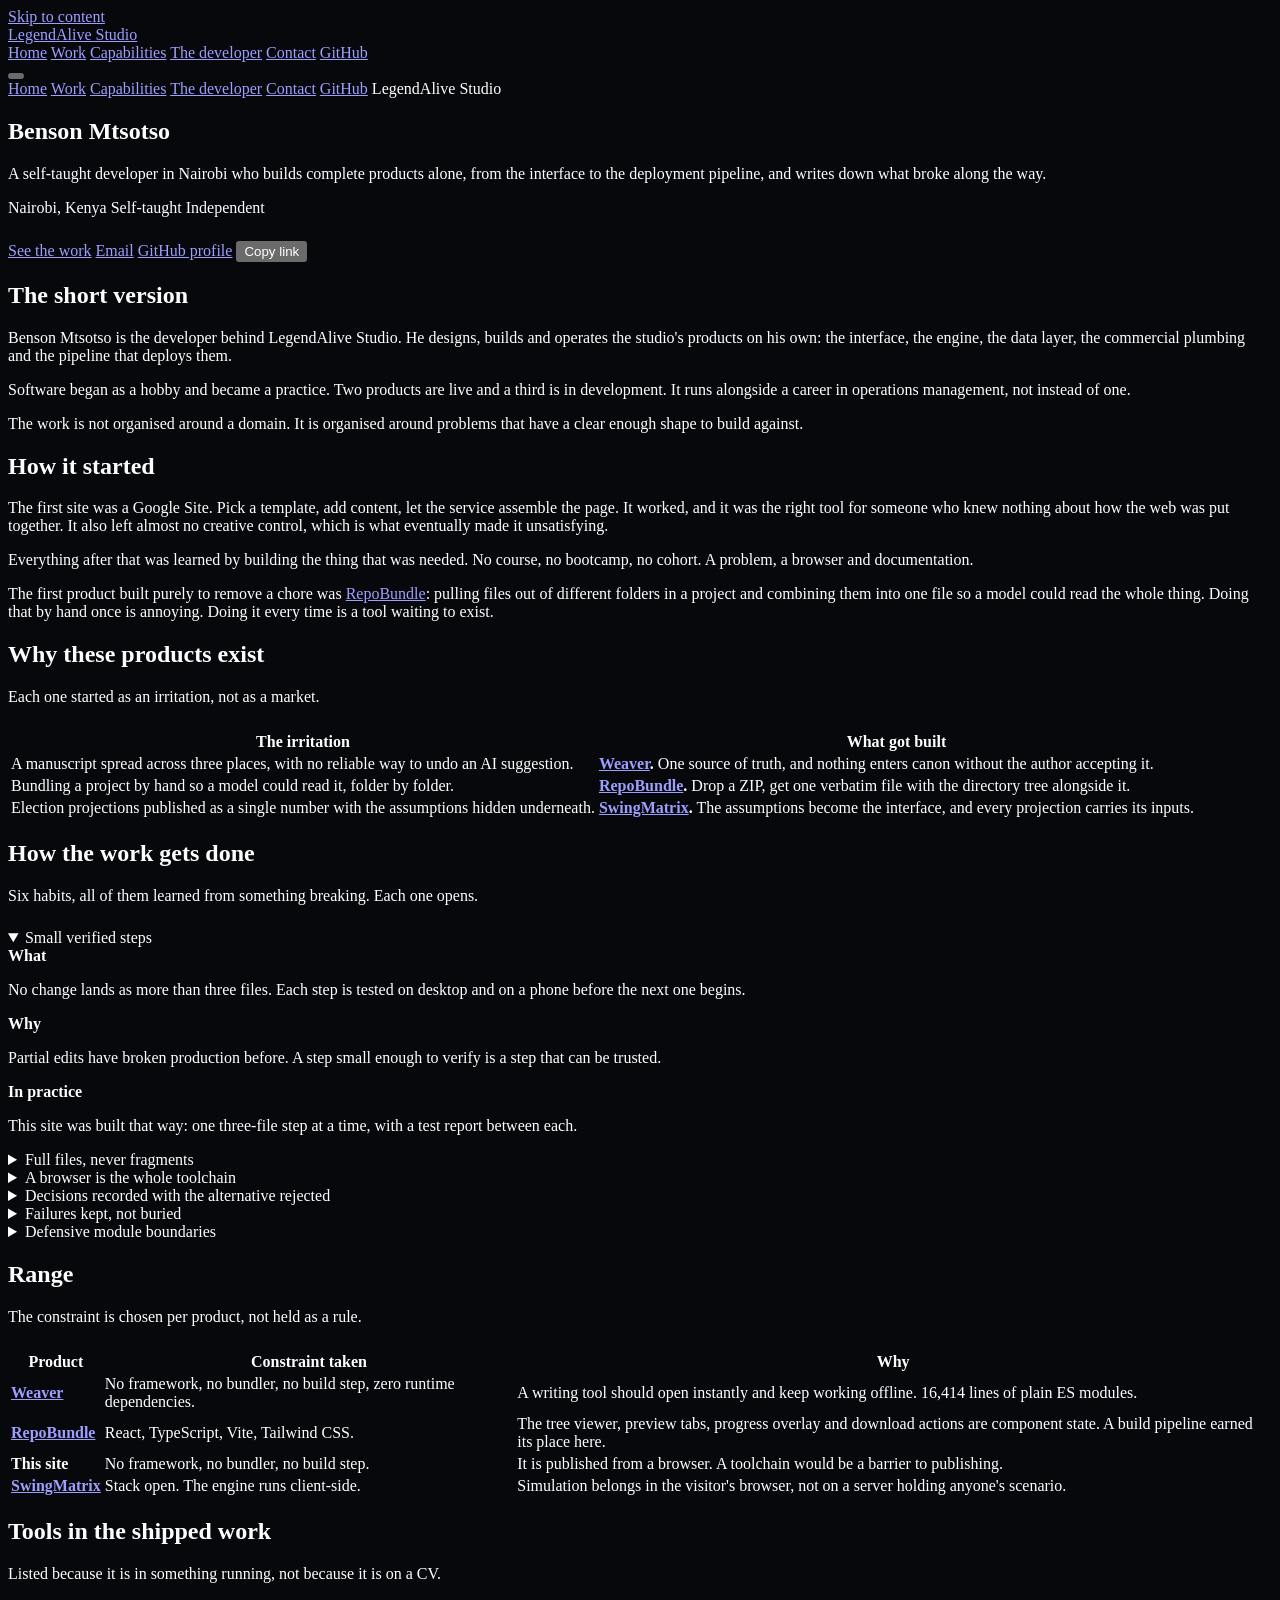
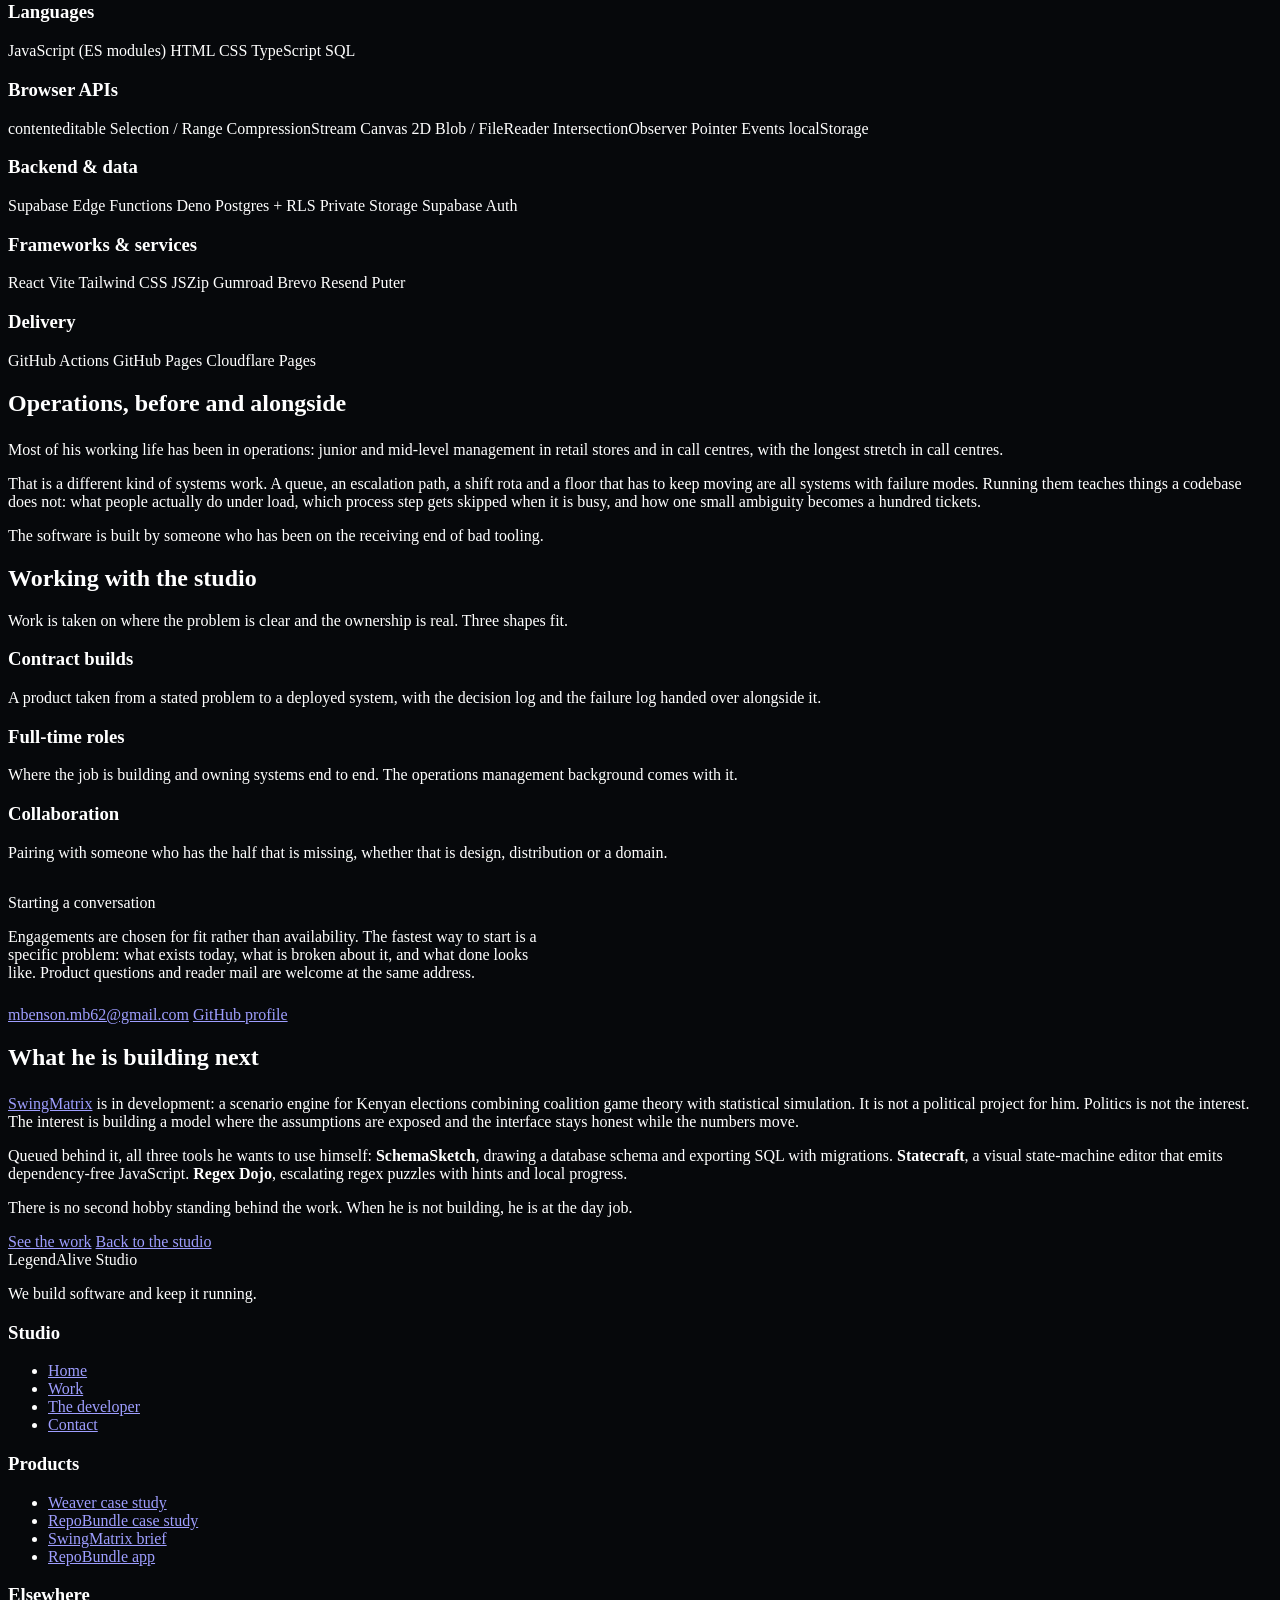
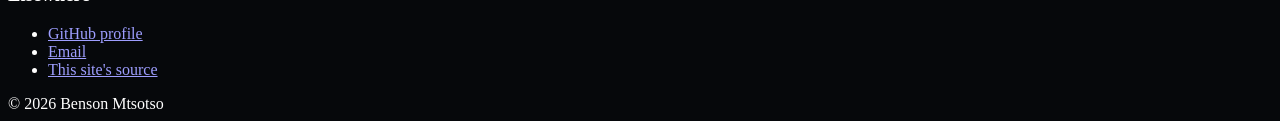
==== about/index.html @ 1cd87721 "Create index.html" ====
<!-- Repo: studio — about/index.html — NEW FILE -->
<!DOCTYPE html>
<html lang="en">
<head>
  <meta charset="utf-8">
  <meta name="viewport" content="width=device-width, initial-scale=1">
  <title>Benson Mtsotso — The developer — LegendAlive Studio</title>
  <meta name="description" content="Benson Mtsotso is the self-taught developer behind LegendAlive Studio in Nairobi. How the work gets done, why the products exist, the tools in the shipped work, and how to start a conversation.">
  <meta name="author" content="Benson Mtsotso">
  <meta name="robots" content="index, follow">
  <meta name="theme-color" content="#06080b">
  <link rel="canonical" href="https://legendalive.github.io/studio/about/">
  <meta property="og:type" content="profile">
  <meta property="og:site_name" content="LegendAlive Studio">
  <meta property="og:title" content="Benson Mtsotso — The developer — LegendAlive Studio">
  <meta property="og:description" content="A self-taught developer in Nairobi who builds complete products alone, from the interface to the deployment pipeline.">
  <meta property="og:url" content="https://legendalive.github.io/studio/about/">
  <meta name="twitter:card" content="summary">
  <link rel="icon" type="image/svg+xml" href="../favicon.svg">

  <style>html{background:#06080b;color-scheme:dark}</style>
  <noscript>
    <link rel="stylesheet" href="../assets/css/base.css">
    <link rel="stylesheet" href="../assets/css/layout.css">
    <link rel="stylesheet" href="../assets/css/components.css">
    <link rel="stylesheet" href="../assets/css/prose.css">
  </noscript>

  <link rel="preconnect" href="https://fonts.googleapis.com">
  <link rel="preconnect" href="https://fonts.gstatic.com" crossorigin>
  <link href="https://fonts.googleapis.com/css2?family=Inter:wght@400;500;600&family=JetBrains+Mono:wght@400;500&family=Space+Grotesk:wght@500;600;700&display=swap" rel="stylesheet">

  <script type="application/ld+json">
  {
    "@context": "https://schema.org",
    "@type": "Person",
    "name": "Benson Mtsotso",
    "jobTitle": "Software developer",
    "description": "Self-taught developer building complete software products: interface, engine, backend and deployment pipeline.",
    "url": "https://legendalive.github.io/studio/about/",
    "address": { "@type": "PostalAddress", "addressLocality": "Nairobi", "addressCountry": "KE" },
    "worksFor": { "@type": "Organization", "name": "LegendAlive Studio" },
    "sameAs": ["https://github.com/legendalive"]
  }
  </script>

  <script type="module" src="../assets/js/shell.js"></script>
</head>
<body>
  <a class="skip-link" href="#main">Skip to content</a>

  <header class="site-nav" data-nav>
    <div class="container nav-bar">
      <a class="nav-brand" href="../" aria-label="LegendAlive Studio, home">
        <span class="studio-mark studio-mark--sm" aria-hidden="true"></span>
        <span>LegendAlive Studio</span>
      </a>
      <nav class="nav-links" aria-label="Primary">
        <a href="../">Home</a>
        <a href="../work/">Work</a>
        <a href="../#capabilities">Capabilities</a>
        <a href="./">The developer</a>
        <a href="../#contact">Contact</a>
        <a href="https://github.com/legendalive" target="_blank" rel="noopener">GitHub</a>
      </nav>
      <button class="nav-toggle" type="button" data-nav-toggle
              aria-expanded="false" aria-controls="nav-sheet" aria-label="Menu">
        <span class="nav-toggle-bars" aria-hidden="true"></span>
      </button>
    </div>
    <nav class="nav-sheet" id="nav-sheet" data-nav-sheet aria-label="Mobile">
      <a href="../">Home</a>
      <a href="../work/">Work</a>
      <a href="../#capabilities">Capabilities</a>
      <a href="./">The developer</a>
      <a href="../#contact">Contact</a>
      <a href="https://github.com/legendalive" target="_blank" rel="noopener">GitHub</a>
      <span class="nav-sheet-note">LegendAlive Studio</span>
    </nav>
  </header>

  <main id="main">
    <!-- ================= HEAD ================= -->
    <section class="page-head" aria-labelledby="dev-title">
      <div class="container">
        <h1 id="dev-title">Benson Mtsotso</h1>
        <p class="lede">
          A self-taught developer in Nairobi who builds complete products alone,
          from the interface to the deployment pipeline, and writes down what
          broke along the way.
        </p>
        <div class="page-head-meta">
          <span>Nairobi, Kenya</span>
          <span>Self-taught</span>
          <span>Independent</span>
        </div>
        <div class="btn-row" style="margin-top:24px">
          <a class="btn btn--primary" href="../work/">See the work</a>
          <a class="btn btn--ghost" href="mailto:mbenson.mb62@gmail.com">Email</a>
          <a class="btn btn--ghost" href="https://github.com/legendalive" target="_blank" rel="noopener">GitHub profile</a>
          <button class="btn btn--ghost" type="button" id="copy-link">Copy link</button>
        </div>
      </div>
    </section>

    <!-- ================= SHORT VERSION / ORIGIN ================= -->
    <section class="section" aria-label="The short version and how it started">
      <div class="container split">
        <div class="prose">
          <h2>The short version</h2>
          <p>
            Benson Mtsotso is the developer behind LegendAlive Studio. He
            designs, builds and operates the studio's products on his own: the
            interface, the engine, the data layer, the commercial plumbing and
            the pipeline that deploys them.
          </p>
          <p>
            Software began as a hobby and became a practice. Two products are
            live and a third is in development. It runs alongside a career in
            operations management, not instead of one.
          </p>
          <p>
            The work is not organised around a domain. It is organised around
            problems that have a clear enough shape to build against.
          </p>
        </div>
        <div class="prose">
          <h2>How it started</h2>
          <p>
            The first site was a Google Site. Pick a template, add content, let
            the service assemble the page. It worked, and it was the right tool
            for someone who knew nothing about how the web was put together. It
            also left almost no creative control, which is what eventually made
            it unsatisfying.
          </p>
          <p>
            Everything after that was learned by building the thing that was
            needed. No course, no bootcamp, no cohort. A problem, a browser and
            documentation.
          </p>
          <p>
            The first product built purely to remove a chore was
            <a href="../work/repobundle/">RepoBundle</a>: pulling files out of
            different folders in a project and combining them into one file so a
            model could read the whole thing. Doing that by hand once is
            annoying. Doing it every time is a tool waiting to exist.
          </p>
        </div>
      </div>
    </section>

    <!-- ================= WHY THESE PRODUCTS EXIST ================= -->
    <section class="section section--alt" aria-labelledby="why-title">
      <div class="container">
        <div class="section-head">
          <h2 id="why-title">Why these products exist</h2>
        </div>
        <p class="lede" style="margin-top:16px">
          Each one started as an irritation, not as a market.
        </p>
        <div class="table-wrap" style="margin-top:24px">
          <table class="table">
            <thead>
              <tr><th>The irritation</th><th>What got built</th></tr>
            </thead>
            <tbody>
              <tr>
                <td>A manuscript spread across three places, with no reliable way to undo an AI suggestion.</td>
                <td><strong><a href="../work/weaver/">Weaver</a>.</strong> One source of truth, and nothing enters canon without the author accepting it.</td>
              </tr>
              <tr>
                <td>Bundling a project by hand so a model could read it, folder by folder.</td>
                <td><strong><a href="../work/repobundle/">RepoBundle</a>.</strong> Drop a ZIP, get one verbatim file with the directory tree alongside it.</td>
              </tr>
              <tr>
                <td>Election projections published as a single number with the assumptions hidden underneath.</td>
                <td><strong><a href="../work/swingmatrix/">SwingMatrix</a>.</strong> The assumptions become the interface, and every projection carries its inputs.</td>
              </tr>
            </tbody>
          </table>
        </div>
      </div>
    </section>

    <!-- ================= METHOD ================= -->
    <section class="section" aria-labelledby="method-title">
      <div class="container">
        <div class="section-head">
          <h2 id="method-title">How the work gets done</h2>
        </div>
        <p class="lede" style="margin-top:16px">
          Six habits, all of them learned from something breaking. Each one opens.
        </p>

        <div class="subsystems" style="margin-top:24px">
          <details class="subsystem" open>
            <summary>Small verified steps</summary>
            <div class="subsystem-body">
              <div class="war-line"><b>What</b><p>No change lands as more than three files. Each step is tested on desktop and on a phone before the next one begins.</p></div>
              <div class="war-line"><b>Why</b><p>Partial edits have broken production before. A step small enough to verify is a step that can be trusted.</p></div>
              <div class="war-line"><b>In practice</b><p>This site was built that way: one three-file step at a time, with a test report between each.</p></div>
            </div>
          </details>

          <details class="subsystem">
            <summary>Full files, never fragments</summary>
            <div class="subsystem-body">
              <div class="war-line"><b>What</b><p>Any change over three lines ships as a complete file, ready to replace the old one. Smaller changes carry the exact anchor line plus one line of context above and below.</p></div>
              <div class="war-line"><b>Why</b><p>A fragment pasted into the wrong place is worse than no change at all.</p></div>
              <div class="war-line"><b>In practice</b><p>Every file in this repository states its repo and its exact path on the first line.</p></div>
            </div>
          </details>

          <details class="subsystem">
            <summary>A browser is the whole toolchain</summary>
            <div class="subsystem-body">
              <div class="war-line"><b>What</b><p>No terminal, no local server, no package install. Files are written in GitHub's web editor and deployed by GitHub Actions.</p></div>
              <div class="war-line"><b>Why</b><p>The constraint keeps publishing honest. If putting a change live needs a local build, the change will not get published.</p></div>
              <div class="war-line"><b>In practice</b><p>It is why this site has no build step and no dependencies to install, and why the same rule was applied to <a href="../work/weaver/">Weaver</a>.</p></div>
            </div>
          </details>

          <details class="subsystem">
            <summary>Decisions recorded with the alternative rejected</summary>
            <div class="subsystem-body">
              <div class="war-line"><b>What</b><p>Every significant choice is written down next to the option it beat and the reason it won.</p></div>
              <div class="war-line"><b>Why</b><p>A decision without its rejected alternative is a preference, not an argument.</p></div>
              <div class="war-line"><b>In practice</b><p>Eight of them are published in the <a href="../work/weaver/">Weaver case study</a>, from accepting text as a cut to discovering AI models at runtime.</p></div>
            </div>
          </details>

          <details class="subsystem">
            <summary>Failures kept, not buried</summary>
            <div class="subsystem-body">
              <div class="war-line"><b>What</b><p>Bugs that taught something are written up as symptom, cause, fix and lesson.</p></div>
              <div class="war-line"><b>Why</b><p>The lesson is the only part that transfers to the next product.</p></div>
              <div class="war-line"><b>In practice</b><p>Three are published: an empty EPUB, a plot button that failed only on phones, and a named import that blanked an entire app.</p></div>
            </div>
          </details>

          <details class="subsystem">
            <summary>Defensive module boundaries</summary>
            <div class="subsystem-body">
              <div class="war-line"><b>What</b><p>Modules import each other as namespaces and resolve functions through a candidate picker, with anything unresolved named in an in-app banner.</p></div>
              <div class="war-line"><b>Why</b><p>An ES module graph fails silently and completely on one missing named export.</p></div>
              <div class="war-line"><b>In practice</b><p>A blank screen became a one-line diagnostic that names the file.</p></div>
            </div>
          </details>
        </div>
      </div>
    </section>

    <!-- ================= RANGE ================= -->
    <section class="section section--alt" aria-labelledby="range-title">
      <div class="container">
        <div class="section-head">
          <h2 id="range-title">Range</h2>
        </div>
        <p class="lede" style="margin-top:16px">
          The constraint is chosen per product, not held as a rule.
        </p>
        <div class="table-wrap" style="margin-top:24px">
          <table class="table">
            <thead>
              <tr><th>Product</th><th>Constraint taken</th><th>Why</th></tr>
            </thead>
            <tbody>
              <tr>
                <td><strong><a href="../work/weaver/">Weaver</a></strong></td>
                <td>No framework, no bundler, no build step, zero runtime dependencies.</td>
                <td>A writing tool should open instantly and keep working offline. 16,414 lines of plain ES modules.</td>
              </tr>
              <tr>
                <td><strong><a href="../work/repobundle/">RepoBundle</a></strong></td>
                <td>React, TypeScript, Vite, Tailwind CSS.</td>
                <td>The tree viewer, preview tabs, progress overlay and download actions are component state. A build pipeline earned its place here.</td>
              </tr>
              <tr>
                <td><strong>This site</strong></td>
                <td>No framework, no bundler, no build step.</td>
                <td>It is published from a browser. A toolchain would be a barrier to publishing.</td>
              </tr>
              <tr>
                <td><strong><a href="../work/swingmatrix/">SwingMatrix</a></strong></td>
                <td>Stack open. The engine runs client-side.</td>
                <td>Simulation belongs in the visitor's browser, not on a server holding anyone's scenario.</td>
              </tr>
            </tbody>
          </table>
        </div>
      </div>
    </section>

    <!-- ================= TOOLS ================= -->
    <section class="section" aria-labelledby="tools-title">
      <div class="container">
        <div class="section-head">
          <h2 id="tools-title">Tools in the shipped work</h2>
        </div>
        <p class="lede" style="margin-top:16px">
          Listed because it is in something running, not because it is on a CV.
        </p>
        <div class="caps" style="margin-top:16px">
          <div class="cap-row">
            <h3 class="cap-term">Languages</h3>
            <div class="cap-desc pill-row">
              <span class="chip-stack">JavaScript (ES modules)</span>
              <span class="chip-stack">HTML</span>
              <span class="chip-stack">CSS</span>
              <span class="chip-stack">TypeScript</span>
              <span class="chip-stack">SQL</span>
            </div>
          </div>
          <div class="cap-row">
            <h3 class="cap-term">Browser APIs</h3>
            <div class="cap-desc pill-row">
              <span class="chip-stack">contenteditable</span>
              <span class="chip-stack">Selection / Range</span>
              <span class="chip-stack">CompressionStream</span>
              <span class="chip-stack">Canvas 2D</span>
              <span class="chip-stack">Blob / FileReader</span>
              <span class="chip-stack">IntersectionObserver</span>
              <span class="chip-stack">Pointer Events</span>
              <span class="chip-stack">localStorage</span>
            </div>
          </div>
          <div class="cap-row">
            <h3 class="cap-term">Backend &amp; data</h3>
            <div class="cap-desc pill-row">
              <span class="chip-stack">Supabase Edge Functions</span>
              <span class="chip-stack">Deno</span>
              <span class="chip-stack">Postgres + RLS</span>
              <span class="chip-stack">Private Storage</span>
              <span class="chip-stack">Supabase Auth</span>
            </div>
          </div>
          <div class="cap-row">
            <h3 class="cap-term">Frameworks &amp; services</h3>
            <div class="cap-desc pill-row">
              <span class="chip-stack">React</span>
              <span class="chip-stack">Vite</span>
              <span class="chip-stack">Tailwind CSS</span>
              <span class="chip-stack">JSZip</span>
              <span class="chip-stack">Gumroad</span>
              <span class="chip-stack">Brevo</span>
              <span class="chip-stack">Resend</span>
              <span class="chip-stack">Puter</span>
            </div>
          </div>
          <div class="cap-row">
            <h3 class="cap-term">Delivery</h3>
            <div class="cap-desc pill-row">
              <span class="chip-stack">GitHub Actions</span>
              <span class="chip-stack">GitHub Pages</span>
              <span class="chip-stack">Cloudflare Pages</span>
            </div>
          </div>
        </div>
      </div>
    </section>

    <!-- ================= OPERATIONS ================= -->
    <section class="section section--alt" aria-labelledby="ops-title">
      <div class="container">
        <div class="section-head">
          <h2 id="ops-title">Operations, before and alongside</h2>
        </div>
        <div class="prose" style="margin-top:24px">
          <p>
            Most of his working life has been in operations: junior and
            mid-level management in retail stores and in call centres, with the
            longest stretch in call centres.
          </p>
          <p>
            That is a different kind of systems work. A queue, an escalation
            path, a shift rota and a floor that has to keep moving are all
            systems with failure modes. Running them teaches things a codebase
            does not: what people actually do under load, which process step
            gets skipped when it is busy, and how one small ambiguity becomes a
            hundred tickets.
          </p>
          <p>
            The software is built by someone who has been on the receiving end
            of bad tooling.
          </p>
        </div>
      </div>
    </section>

    <!-- ================= WORKING WITH THE STUDIO ================= -->
    <section class="section" aria-labelledby="work-with-title">
      <div class="container">
        <div class="section-head">
          <h2 id="work-with-title">Working with the studio</h2>
        </div>
        <p class="lede" style="margin-top:16px">
          Work is taken on where the problem is clear and the ownership is real.
          Three shapes fit.
        </p>
        <div class="caps" style="margin-top:16px">
          <div class="cap-row">
            <h3 class="cap-term">Contract builds</h3>
            <p class="cap-desc">
              A product taken from a stated problem to a deployed system, with
              the decision log and the failure log handed over alongside it.
            </p>
          </div>
          <div class="cap-row">
            <h3 class="cap-term">Full-time roles</h3>
            <p class="cap-desc">
              Where the job is building and owning systems end to end. The
              operations management background comes with it.
            </p>
          </div>
          <div class="cap-row">
            <h3 class="cap-term">Collaboration</h3>
            <p class="cap-desc">
              Pairing with someone who has the half that is missing, whether
              that is design, distribution or a domain.
            </p>
          </div>
        </div>
        <div class="callout callout--note" style="margin-top:32px;max-width:68ch">
          <span class="callout-label">Starting a conversation</span>
          <div class="callout-body">
            <p>
              Engagements are chosen for fit rather than availability. The
              fastest way to start is a specific problem: what exists today,
              what is broken about it, and what done looks like. Product
              questions and reader mail are welcome at the same address.
            </p>
          </div>
        </div>
        <div class="btn-row" style="margin-top:24px">
          <a class="btn btn--primary" href="mailto:mbenson.mb62@gmail.com">mbenson.mb62@gmail.com</a>
          <a class="btn btn--ghost" href="https://github.com/legendalive" target="_blank" rel="noopener">GitHub profile</a>
        </div>
      </div>
    </section>

    <!-- ================= NEXT ================= -->
    <section class="section section--alt" aria-labelledby="next-title">
      <div class="container">
        <div class="section-head">
          <h2 id="next-title">What he is building next</h2>
        </div>
        <div class="prose" style="margin-top:24px">
          <p>
            <a href="../work/swingmatrix/">SwingMatrix</a> is in development: a
            scenario engine for Kenyan elections combining coalition game theory
            with statistical simulation. It is not a political project for him.
            Politics is not the interest. The interest is building a model where
            the assumptions are exposed and the interface stays honest while the
            numbers move.
          </p>
          <p>
            Queued behind it, all three tools he wants to use himself:
            <strong>SchemaSketch</strong>, drawing a database schema and
            exporting SQL with migrations. <strong>Statecraft</strong>, a visual
            state-machine editor that emits dependency-free JavaScript.
            <strong>Regex Dojo</strong>, escalating regex puzzles with hints and
            local progress.
          </p>
          <p>
            There is no second hobby standing behind the work. When he is not
            building, he is at the day job.
          </p>
        </div>
      </div>
    </section>

    <div class="container">
      <nav class="case-nav" aria-label="More">
        <a class="text-link" href="../work/">See the work</a>
        <a class="text-link" href="../">Back to the studio</a>
      </nav>
    </div>
  </main>

  <footer class="site-footer">
    <div class="container">
      <div class="footer-grid">
        <div class="footer-brand">
          <span class="studio-mark studio-mark--md" aria-hidden="true"></span>
          <span class="footer-brand-name">LegendAlive Studio</span>
          <p class="footer-tagline">We build software and keep it running.</p>
        </div>
        <nav class="footer-col" aria-label="Studio">
          <h3>Studio</h3>
          <ul role="list">
            <li><a href="../">Home</a></li>
            <li><a href="../work/">Work</a></li>
            <li><a href="./">The developer</a></li>
            <li><a href="../#contact">Contact</a></li>
          </ul>
        </nav>
        <nav class="footer-col" aria-label="Products">
          <h3>Products</h3>
          <ul role="list">
            <li><a href="../work/weaver/">Weaver case study</a></li>
            <li><a href="../work/repobundle/">RepoBundle case study</a></li>
            <li><a href="../work/swingmatrix/">SwingMatrix brief</a></li>
            <li><a href="https://legendalive.github.io/RepoBundle/" target="_blank" rel="noopener">RepoBundle app</a></li>
          </ul>
        </nav>
        <nav class="footer-col" aria-label="Elsewhere">
          <h3>Elsewhere</h3>
          <ul role="list">
            <li><a href="https://github.com/legendalive" target="_blank" rel="noopener">GitHub profile</a></li>
            <li><a href="mailto:mbenson.mb62@gmail.com">Email</a></li>
            <li><a href="https://github.com/legendalive/studio" target="_blank" rel="noopener">This site's source</a></li>
          </ul>
        </nav>
      </div>
      <div class="footer-bottom">
        <span>© <span data-year>2026</span> Benson Mtsotso</span>
      </div>
    </div>
  </footer>

  <script type="module">
    import { ensureStylesheet } from '../assets/js/shell.js';
    import { copyText, toast } from '../assets/js/dom.js';

    ensureStylesheet('ls-css-prose', 'assets/css/prose.css');

    const copyBtn = document.getElementById('copy-link');
    if (copyBtn) {
      copyBtn.addEventListener('click', async () => {
        const ok = await copyText(location.href);
        toast(
          ok ? 'Link copied.' : 'Copy failed. Copy the address bar instead.',
          ok ? 'success' : 'danger'
        );
      });
    }
  </script>
</body>
</html>
---- assets/css/base.css ----
/* Repo: studio — assets/css/base.css — FULL REPLACEMENT */
/* LegendAlive Studio — Blueprint & Forge.
   Revision R3: mobile nav sheet fix (full-viewport, opaque, scrollable),
   developer copy update lives in index.html. Palette unchanged.
   Single CSS source (T4): shell.js injects this sheet via BASE; pages carry
   only a <noscript> fallback link. Component rules live in components.css. */

/* ---------- 1. Tokens ---------- */
:root {
  --ink-900: #06080b;
  --ink-800: #0b0f14;
  --ink-700: #121821;
  --ink-600: #1a222d;
  --ink-500: #232d3a;
  --scrim: rgba(4, 6, 9, .72);
  --line: #2b3745;
  --line-strong: #3b4a5c;

  --paper: #e8eef5;
  --muted: #93a3b5;
  --faint: #64748b;

  --blueprint: #38bdf8;
  --blueprint-deep: #0ea5e9;
  --forge: #f5a524;
  --forge-deep: #d98207;
  --lab: #a78bfa;

  --shipped: #34d399;
  --caution: #fbbf24;
  --coral: #fb7185;
  --info: #60a5fa;

  --blueprint-soft: rgba(56, 189, 248, .12);
  --forge-soft: rgba(245, 165, 36, .12);
  --lab-soft: rgba(167, 139, 250, .12);

  --font-display: 'Space Grotesk', ui-sans-serif, system-ui, 'Segoe UI', Roboto, Arial, sans-serif;
  --font-body: 'Inter', ui-sans-serif, system-ui, 'Segoe UI', Roboto, Arial, sans-serif;
  --font-mono: 'JetBrains Mono', ui-monospace, 'SFMono-Regular', Menlo, Consolas, monospace;
  --font-editorial: 'Instrument Serif', Georgia, 'Times New Roman', serif;

  --r-chip: 6px;
  --r-control: 10px;
  --r-card: 14px;
  --r-panel: 20px;

  --sh-1: 0 2px 10px rgba(2, 6, 12, .45);
  --sh-2: 0 10px 34px rgba(2, 6, 12, .55);
  --sh-3: 0 24px 70px rgba(2, 6, 12, .65);

  --t-micro: 120ms;
  --t-std: 220ms;
  --t-enter: 420ms;
  --ease-enter: cubic-bezier(.2, .8, .3, 1);

  --nav-h: 64px;
}

/* ---------- 2. Reset ---------- */
*, *::before, *::after { box-sizing: border-box; }
* { margin: 0; }
html { -webkit-text-size-adjust: 100%; }
body {
  background: var(--ink-900);
  color: var(--paper);
  font: 400 16px/1.7 var(--font-body);
  overflow-wrap: break-word;
  -webkit-font-smoothing: antialiased;
  text-rendering: optimizeLegibility;
}
img, svg, video { display: block; max-width: 100%; }
button, input, select, textarea { font: inherit; color: inherit; }
button { background: none; border: 0; cursor: pointer; }
a { color: var(--blueprint); text-decoration: none; }
a:hover { text-decoration: underline; text-underline-offset: 3px; }
ul[role="list"], ol[role="list"] { list-style: none; padding: 0; }
body.no-scroll { overflow: hidden; }

/* ---------- 3. Typography ---------- */
h1, h2, h3 {
  font-family: var(--font-display);
  font-weight: 700;
  line-height: 1.12;
  letter-spacing: -0.01em;
  text-wrap: balance;
  color: var(--paper);
}
h1 { font-size: clamp(40px, 6vw, 62px); max-width: 18ch; }
h2 { font-size: clamp(26px, 3.4vw, 34px); font-weight: 600; }
p { max-width: 68ch; }

/* ---------- 4. Selection, focus, scrollbars ---------- */
::selection { background: var(--blueprint); color: #04121d; }
:focus-visible { outline: 2px solid var(--blueprint); outline-offset: 2px; border-radius: 4px; }
::-webkit-scrollbar { width: 11px; height: 11px; }
::-webkit-scrollbar-track { background: var(--ink-800); }
::-webkit-scrollbar-thumb {
  background: linear-gradient(var(--line-strong), var(--ink-600));
  border: 2px solid var(--ink-800);
  border-radius: 8px;
}
::-webkit-scrollbar-thumb:hover { background: linear-gradient(var(--blueprint), var(--blueprint-deep)); }
html { scrollbar-width: thin; scrollbar-color: var(--line-strong) transparent; }

/* ---------- 5. Utilities ---------- */
.container {
  max-width: 1680px;
  margin-inline: auto;
  padding-inline: clamp(20px, 4.5vw, 64px);
}
.visually-hidden {
  position: absolute; width: 1px; height: 1px; margin: -1px;
  clip-path: inset(50%); overflow: hidden; white-space: nowrap;
}
.skip-link {
  position: fixed; top: -60px; left: 16px; z-index: 200;
  padding: 12px 18px; background: var(--blueprint); color: #04121d;
  font-weight: 600; border-radius: var(--r-control); transition: top var(--t-std);
}
.skip-link:focus-visible { top: 12px; text-decoration: none; }
[id] { scroll-margin-top: calc(var(--nav-h) + 24px); }

.section { padding: 80px 0; }
.section--alt {
  background: var(--ink-800);
  border-top: 1px solid var(--line);
  border-bottom: 1px solid var(--line);
}
.section-head {
  padding-bottom: 16px;
  border-bottom: 1px solid var(--line);
  margin-bottom: 8px;
}
.text-link {
  font: 500 15px var(--font-body);
  color: var(--blueprint);
  text-decoration: underline;
  text-decoration-color: var(--line-strong);
  text-underline-offset: 4px;
  transition: text-decoration-color var(--t-micro);
}
.text-link:hover { text-decoration-color: var(--blueprint); }

/* ---------- 6. The studio mark ---------- */
.studio-mark {
  display: inline-block; flex: none;
  background: url("data:image/svg+xml,%3Csvg xmlns='http://www.w3.org/2000/svg' viewBox='0 0 64 64'%3E%3Cdefs%3E%3ClinearGradient id='m' x1='0' y1='0' x2='1' y2='1'%3E%3Cstop offset='0' stop-color='%230b3a55'/%3E%3Cstop offset='.32' stop-color='%2338bdf8'/%3E%3Cstop offset='.5' stop-color='%23eaf6ff'/%3E%3Cstop offset='.68' stop-color='%230ea5e9'/%3E%3Cstop offset='1' stop-color='%230b3a55'/%3E%3C/linearGradient%3E%3CradialGradient id='n' cx='.35' cy='.35' r='.9'%3E%3Cstop offset='0' stop-color='%23f4fbff'/%3E%3Cstop offset='.55' stop-color='%2338bdf8'/%3E%3Cstop offset='1' stop-color='%230b3a55'/%3E%3C/radialGradient%3E%3CradialGradient id='b' cx='.5' cy='.5' r='.5'%3E%3Cstop offset='0' stop-color='%23ffffff' stop-opacity='.55'/%3E%3Cstop offset='1' stop-color='%23ffffff' stop-opacity='0'/%3E%3C/radialGradient%3E%3C/defs%3E%3Cpath d='M22 14v34h30' fill='none' stroke='%2304121d' stroke-width='8.5' stroke-linecap='round' stroke-linejoin='round'/%3E%3Cpath d='M22 14v34h30' fill='none' stroke='url(%23m)' stroke-width='6' stroke-linecap='round' stroke-linejoin='round'/%3E%3Cpath d='M22 14v34h30' fill='none' stroke='%23eaf6ff' stroke-opacity='.8' stroke-width='1.6' stroke-linecap='round' stroke-linejoin='round'/%3E%3Cpath d='M44 48v-9' fill='none' stroke='%2338bdf8' stroke-width='3.5' stroke-linecap='round'/%3E%3Ccircle cx='22' cy='48' r='5' fill='url(%23n)' stroke='%2304121d' stroke-width='2'/%3E%3Ccircle cx='22' cy='15' r='6' fill='url(%23b)'/%3E%3C/svg%3E") center / contain no-repeat;
}
.studio-mark--sm { width: 28px; height: 28px; }
.studio-mark--md { width: 48px; height: 48px; }
.studio-mark--lg { width: 96px; height: 96px; }
.studio-mark--xl { width: 140px; height: 140px; }

/* ---------- 7. Nav ----------
   No backdrop-filter on .site-nav: it creates a containing block that traps
   the fixed .nav-sheet inside the 64px bar (the mobile overlay bug). The nav
   is solid; the sheet owns its own full-viewport opaque background. */
.site-nav {
  position: fixed; inset: 0 0 auto 0; z-index: 100; height: var(--nav-h);
  background: rgba(6, 8, 11, .94);
  border-bottom: 1px solid transparent;
  transition: border-color var(--t-std), box-shadow var(--t-std);
}
.site-nav.is-scrolled { border-bottom-color: var(--line); box-shadow: var(--sh-1); }
.nav-bar { display: flex; align-items: center; gap: 20px; height: var(--nav-h); }
.nav-brand {
  display: inline-flex; align-items: center; gap: 10px;
  color: var(--paper); font: 600 15px var(--font-display); letter-spacing: .01em;
}
.nav-brand:hover { text-decoration: none; color: var(--blueprint); }
.nav-links { display: flex; align-items: center; gap: 4px; margin-left: auto; }
.nav-links a {
  display: inline-flex; align-items: center; min-height: 44px; padding: 0 12px;
  border-radius: 8px; color: var(--muted); font: 500 14px var(--font-body);
}
.nav-links a:hover { color: var(--paper); background: rgba(26, 34, 45, .6); text-decoration: none; }
.nav-toggle {
  display: none; align-items: center; justify-content: center;
  width: 44px; height: 44px; margin-left: auto; border-radius: var(--r-control);
  border: 1px solid var(--line); color: var(--paper);
}
.nav-toggle:hover { border-color: var(--line-strong); }
.nav-toggle-bars { position: relative; width: 18px; height: 2px; background: currentColor; border-radius: 2px; }
.nav-toggle-bars::before, .nav-toggle-bars::after {
  content: ""; position: absolute; left: 0; width: 18px; height: 2px;
  background: currentColor; border-radius: 2px;
  transition: transform var(--t-std), top var(--t-std);
}
.nav-toggle-bars::before { top: -6px; }
.nav-toggle-bars::after { top: 6px; }
.nav-open .nav-toggle-bars { background: transparent; }
.nav-open .nav-toggle-bars::before { top: 0; transform: rotate(45deg); }
.nav-open .nav-toggle-bars::after { top: 0; transform: rotate(-45deg); }
.nav-sheet { display: none; }

/* ---------- 8. Opening ---------- */
.opening { position: relative; padding: calc(var(--nav-h) + 72px) 0 80px; }
.opening::before {
  content: ""; position: absolute; inset: 0; pointer-events: none;
  background-image:
    linear-gradient(rgba(56, 189, 248, .045) 1px, transparent 1px),
    linear-gradient(90deg, rgba(56, 189, 248, .045) 1px, transparent 1px);
  background-size: 48px 48px;
  -webkit-mask-image: linear-gradient(180deg, #000 0%, transparent 85%);
  mask-image: linear-gradient(180deg, #000 0%, transparent 85%);
}
.opening-grid {
  position: relative;
  display: grid;
  grid-template-columns: minmax(0, 5fr) minmax(0, 7fr);
  gap: clamp(32px, 5vw, 80px);
  align-items: center;
}
.opening-copy { display: grid; gap: 24px; justify-items: start; }
.opening-lede { font-size: 18px; color: var(--muted); max-width: 46ch; }
.map-mount { width: 100%; max-width: 820px; min-width: 0; justify-self: end; }

/* ---------- 9. Work ledger ---------- */
.work-entry {
  display: grid; grid-template-columns: minmax(0, 4fr) minmax(0, 8fr);
  gap: clamp(24px, 4vw, 72px); padding: 48px 0;
}
.work-entry + .work-entry { border-top: 1px solid var(--line); }
.work-id { display: grid; gap: 12px; align-content: start; justify-items: start; }
.work-name { font-size: 26px; font-weight: 600; }
.work-meta { font: 400 12px var(--font-mono); color: var(--faint); }
.work-stack {
  font: 400 12.5px/1.9 var(--font-mono); color: var(--muted);
  max-width: 34ch;
}
.work-links { display: grid; gap: 2px; margin-top: 8px; }
.work-links a {
  display: inline-flex; align-items: center; gap: 6px; min-height: 32px;
  font: 500 13px var(--font-mono); color: var(--blueprint);
}
.work-links a .arrow { color: var(--faint); font-size: 12px; }
.work-links a:hover .arrow { color: var(--blueprint); }
.work-body { display: grid; gap: 16px; align-content: start; }
.work-body p { color: var(--paper); max-width: 62ch; }
.work-body p + p { color: var(--muted); }

/* ---------- 10. Capabilities ---------- */
.caps { display: grid; }
.cap-row {
  display: grid; grid-template-columns: 240px minmax(0, 1fr);
  gap: 24px; padding: 20px 0;
  scroll-margin-top: calc(var(--nav-h) + 24px);
}
.cap-row + .cap-row { border-top: 1px solid var(--line); }
.cap-term { font-size: 16px; font-weight: 600; align-self: baseline; }
.cap-desc { font-size: 15px; color: var(--muted); max-width: 64ch; }

/* ---------- 11. The developer ---------- */
.developer-grid {
  display: grid; grid-template-columns: 96px minmax(0, 1fr);
  gap: 40px; align-items: start; padding-top: 40px;
}
.developer-body { display: grid; gap: 16px; }
.developer-body p { max-width: 62ch; }
.developer-body p:first-child { color: var(--paper); }
.developer-body p + p { color: var(--muted); }
.developer-links { display: flex; flex-wrap: wrap; gap: 8px 24px; margin-top: 8px; }
.developer-links a {
  display: inline-flex; align-items: center; gap: 6px; min-height: 32px;
  font: 500 13px var(--font-mono);
}
.developer-links .arrow { color: var(--faint); font-size: 12px; }

/* ---------- 12. Contact ---------- */
.contact-grid { display: grid; gap: 20px; padding-top: 40px; }
.contact-grid > p { color: var(--muted); max-width: 58ch; }
.contact-mail {
  font: 500 clamp(17px, 2.4vw, 21px) var(--font-mono);
  color: var(--blueprint); overflow-wrap: anywhere;
  text-decoration: underline; text-decoration-color: var(--line-strong);
  text-underline-offset: 5px; justify-self: start;
}
.contact-mail:hover { text-decoration-color: var(--blueprint); }
.contact-note { font-size: 13px; color: var(--faint); max-width: 60ch; }

/* ---------- 13. Footer ---------- */
.site-footer { border-top: 1px solid var(--line); background: var(--ink-800); padding: 64px 0 32px; }
.footer-grid {
  display: grid;
  grid-template-columns: minmax(0, 2fr) minmax(0, 1fr) minmax(0, 1fr) minmax(0, 1fr);
  gap: 48px;
}
.footer-brand { display: grid; gap: 12px; justify-items: start; align-content: start; }
.footer-brand-name { font: 600 15px var(--font-display); color: var(--paper); }
.footer-tagline { font-size: 14px; color: var(--muted); max-width: 30ch; }
.footer-col h3 {
  font-size: 12px; font-weight: 600; letter-spacing: .12em;
  text-transform: uppercase; color: var(--faint); margin-bottom: 12px;
}
.footer-col ul { list-style: none; padding: 0; display: grid; gap: 2px; }
.footer-col a { display: inline-flex; align-items: center; min-height: 32px; color: var(--muted); font-size: 14px; }
.footer-col a:hover { color: var(--blueprint); }
.footer-bottom {
  border-top: 1px solid var(--line); margin-top: 48px; padding-top: 24px;
  font: 400 12px var(--font-mono); color: var(--faint);
}

/* ---------- 14. System Map ---------- */
.map { display: grid; gap: 12px; }
.map-stage {
  position: relative;
  border: 1px solid var(--line); border-radius: var(--r-panel);
  background: rgba(11, 15, 20, .55);
  overflow: hidden;
}
.map-stage::before {
  content: ""; position: absolute; inset: 0; pointer-events: none;
  background-image:
    linear-gradient(rgba(56, 189, 248, .05) 1px, transparent 1px),
    linear-gradient(90deg, rgba(56, 189, 248, .05) 1px, transparent 1px);
  background-size: 40px 40px;
}
.map-canvas { position: relative; display: block; width: 100%; }
.map-canvas:focus-visible { outline: 2px solid var(--blueprint); outline-offset: -2px; border-radius: var(--r-panel); }
.map-canvas svg { width: 100%; height: auto; aspect-ratio: 640 / 470; }

.map-edge { stroke: var(--line-strong); stroke-width: 1; opacity: .5; }
.map-edge.is-lit { stroke: var(--blueprint); stroke-width: 1.5; opacity: .9; }
.map-edge.is-hidden { display: none; }

.map-node { cursor: pointer; }
.map-node.is-hidden { display: none; }
.map-node-ring { stroke: var(--blueprint); stroke-opacity: .4; stroke-width: 1.5; opacity: 0; }
.map-node.is-active .map-node-ring { opacity: 1; }
.map-node-core { fill: var(--ink-700); stroke: var(--line-strong); stroke-width: 1.5; }
.map-node--capability .map-node-core { fill: var(--ink-800); stroke: rgba(56, 189, 248, .55); }
.map-node--live .map-node-core { stroke: var(--shipped); }
.map-node--building .map-node-core { stroke: var(--forge); }
.map-node--lab .map-node-core { stroke: var(--lab); }
.map-node--paused .map-node-core { stroke: var(--faint); }
.map-node-dot { fill: var(--blueprint); }
.map-node--live .map-node-dot { fill: var(--shipped); }
.map-node--building .map-node-dot { fill: var(--forge); }
.map-node--lab .map-node-dot { fill: var(--lab); }
.map-node--paused .map-node-dot { fill: var(--faint); }
.map-label { font: 500 11px var(--font-mono); fill: var(--muted); }
.map-node--capability .map-label { font-size: 10.5px; fill: var(--faint); }
.map-node.is-active .map-label, .map-node.is-neighbor .map-label { fill: var(--paper); }
.map.has-active .map-node:not(.is-active):not(.is-neighbor) { opacity: .25; }
.map.has-active .map-edge:not(.is-lit) { opacity: .12; }

.map-controls { display: flex; flex-wrap: wrap; gap: 8px; align-items: center; }
.map-controls .btn--sm { min-height: 44px; }

.map-card {
  border: 1px solid var(--line); border-radius: var(--r-card);
  background: var(--ink-800);
  padding: 18px 20px; min-height: 132px;
  display: grid; gap: 8px; align-content: start;
}
.map-card-kind {
  font: 500 11px var(--font-mono); color: var(--faint);
  letter-spacing: .06em; text-transform: uppercase;
}
.map-card h3 { font-size: 18px; }
.map-card p { font-size: 14px; color: var(--muted); }
.map-card-stack { display: flex; flex-wrap: wrap; gap: 6px; }
.map-card .btn { justify-self: start; }
.map-card-hint { color: var(--faint); font-size: 13px; }

.map-list { display: none; list-style: none; padding: 0; margin: 0; gap: 8px; }
.map-list-item {
  width: 100%; text-align: left; display: grid; gap: 3px;
  padding: 14px 16px; min-height: 44px;
  border: 1px solid var(--line); border-radius: var(--r-control);
  background: var(--ink-800); cursor: pointer;
}
.map-list-item:hover { border-color: var(--line-strong); }
.map-list-name { font: 600 15px var(--font-display); color: var(--paper); }
.map-list-meta { font: 400 11px var(--font-mono); color: var(--faint); }
.map-list-desc { font-size: 13px; color: var(--muted); }

.map-loading { color: var(--faint); font: 400 13px var(--font-mono); padding: 24px 4px; }
.map-noscript {
  border: 1px solid var(--line); border-radius: var(--r-card);
  padding: 20px; display: grid; gap: 10px; background: var(--ink-800);
}
.map-noscript p { font: 600 12px var(--font-mono); color: var(--faint); letter-spacing: .08em; text-transform: uppercase; }
.map-noscript ul { list-style: none; padding: 0; display: grid; gap: 6px; }

/* ---------- 15. Motion (guarded) ---------- */
@media (prefers-reduced-motion: no-preference) {
  html { scroll-behavior: smooth; }
  .map-node, .map-edge { transition: opacity var(--t-std); }
  .map-node-ring, .map-node-core, .map-label { transition: opacity var(--t-std), stroke var(--t-std), fill var(--t-std); }
  .map-list-item { transition: border-color var(--t-micro); }
  .cap-row.is-flash { animation: cap-flash 1.2s var(--ease-enter); }
}
@keyframes cap-flash {
  0% { background: var(--blueprint-soft); }
  100% { background: transparent; }
}

/* ---------- 16. Responsive ---------- */
@media (max-width: 1020px) {
  .opening-grid { grid-template-columns: 1fr; gap: 40px; align-items: start; }
  .map-mount { justify-self: stretch; max-width: 760px; }
  .work-entry { grid-template-columns: 1fr; gap: 20px; }
  .work-id { gap: 8px; }
  .work-links { display: flex; flex-wrap: wrap; gap: 4px 24px; margin-top: 4px; }
}
@media (max-width: 860px) {
  .section { padding: 64px 0; }
  .opening { padding: calc(var(--nav-h) + 56px) 0 64px; }
  .js .nav-links { display: none; }
  .js .nav-toggle { display: inline-flex; }
  .js .nav-sheet {
    display: none; position: fixed; inset: 0; z-index: -1;
    padding: calc(var(--nav-h) + 32px) 24px 32px;
    background: rgba(6, 8, 11, .98);
    flex-direction: column; gap: 6px;
    overflow-y: auto; overscroll-behavior: contain;
  }
  .js .nav-open .nav-sheet { display: flex; }
  .nav-sheet a {
    display: flex; align-items: center; min-height: 52px; padding: 0 16px;
    border-radius: var(--r-control); color: var(--paper);
    font: 600 21px var(--font-display); border: 1px solid transparent;
  }
  .nav-sheet a:hover { background: var(--ink-600); text-decoration: none; }
  .nav-sheet .nav-sheet-note { margin-top: auto; font: 400 12px var(--font-mono); color: var(--faint); }
  html:not(.js) .nav-links { flex-wrap: wrap; }
  html:not(.js) .nav-links a { min-height: 40px; padding: 0 8px; font-size: 13px; }

  .map-stage { display: none; }
  .map-card { display: none; }
  .map-list { display: grid; }

  .cap-row { grid-template-columns: 1fr; gap: 4px; padding: 16px 0; }
  .developer-grid { grid-template-columns: 1fr; gap: 24px; }
  .developer-grid .studio-mark { width: 64px; height: 64px; }
  .footer-grid { grid-template-columns: 1fr; gap: 32px; }
  .work-links a, .developer-links a, .footer-col a { min-height: 44px; }
}
@media (max-width: 480px) {
  .container { padding-inline: 16px; }
  .work-entry { padding: 40px 0; }
  .map-controls { gap: 6px; }
}
---- assets/css/layout.css ----
/* Repo: studio — assets/css/layout.css — FULL file */
/* LegendAlive Studio — interior-page layout primitives.
   Shell chrome (nav/footer) and the Phase 0 landing rules still live in
   base.css; they are consolidated here in Phase 3. Nothing in this file
   redefines a base.css rule (T4). Activated by shell.js in Phase 1 Step 2. */

/* ---------- Page head (interior routes) ---------- */
.page-head {
  padding: calc(var(--nav-h) + 64px) 0 40px;
  border-bottom: 1px solid var(--line);
}
.page-head h1 { font-size: clamp(30px, 4.4vw, 44px); max-width: 24ch; }
.page-head .lede { margin-top: 16px; font-size: 17px; color: var(--muted); max-width: 62ch; }
.page-head-meta {
  margin-top: 20px; display: flex; flex-wrap: wrap; gap: 8px 24px;
  font: 400 12px var(--font-mono); color: var(--faint);
}

/* ---------- Section rhythm variants ---------- */
.section--tight { padding: 48px 0; }
.section--flush { padding-top: 0; }

/* ---------- Card grid (work index) ---------- */
.grid-cards {
  display: grid;
  grid-template-columns: repeat(auto-fill, minmax(300px, 1fr));
  gap: 24px;
}

/* ---------- Vertical lists (writing, updates) ---------- */
.list-flow { display: grid; }
.list-flow > * + * { border-top: 1px solid var(--line); }

/* ---------- Article + rail ---------- */
.content-grid {
  display: grid;
  grid-template-columns: minmax(0, 1fr) 240px;
  gap: 64px;
  align-items: start;
  padding: 48px 0 96px;
}
.content-main { max-width: 68ch; min-width: 0; }
.rail {
  position: sticky;
  top: calc(var(--nav-h) + 32px);
  display: grid; gap: 24px;
  max-height: calc(100vh - var(--nav-h) - 64px);
  overflow: auto;
  padding-right: 4px;
}

/* ---------- Case study: sticky diagram beside scrolling text ---------- */
.split {
  display: grid;
  grid-template-columns: minmax(0, 5fr) minmax(0, 7fr);
  gap: 48px;
  align-items: start;
}
.split-pin { position: sticky; top: calc(var(--nav-h) + 32px); }

/* ---------- Narrow centred column (404, contact) ---------- */
.narrow { max-width: 640px; margin-inline: auto; }

/* ---------- Desk form layout ---------- */
.form-grid { display: grid; grid-template-columns: repeat(2, minmax(0, 1fr)); gap: 20px 24px; }
.form-grid .span-2 { grid-column: 1 / -1; }

/* ---------- Nav current-section state (new state rule; base nav unchanged) ---------- */
.nav-links a[aria-current="true"] {
  color: var(--paper);
  box-shadow: inset 0 -2px 0 var(--blueprint);
}

/* ---------- Responsive ---------- */
@media (max-width: 1020px) {
  .content-grid { grid-template-columns: 1fr; gap: 32px; }
  .content-main { max-width: none; }
  .rail { position: static; max-height: none; overflow: visible; order: -1; }
  .split { grid-template-columns: 1fr; }
  .split-pin { position: static; }
}
@media (max-width: 860px) {
  .page-head { padding: calc(var(--nav-h) + 40px) 0 32px; }
  .form-grid { grid-template-columns: 1fr; }
  .grid-cards { grid-template-columns: 1fr; }
}
---- assets/css/components.css ----
/* Repo: studio — assets/css/components.css — FULL file */
/* LegendAlive Studio — component library (plan 6.7), restrained editorial
   treatment per revision R1: hairlines and type, no decorative chrome.
   No selector here duplicates a base.css rule (T4). Activated in Step 2. */

/* ---------- Buttons ---------- */
.btn {
  display: inline-flex; align-items: center; justify-content: center; gap: 8px;
  min-height: 44px; padding: 0 18px;
  border: 1px solid transparent; border-radius: var(--r-control);
  font: 600 14px var(--font-body); text-decoration: none; white-space: nowrap;
  transition: background-color var(--t-micro), border-color var(--t-micro), color var(--t-micro);
}
.btn:hover { text-decoration: none; }
.btn:active { transform: translateY(1px); }
.btn:disabled { opacity: .5; cursor: not-allowed; }
.btn--primary { background: var(--blueprint); color: #04121d; }
.btn--primary:hover { background: var(--blueprint-deep); }
.btn--forge { background: var(--forge); color: #1a1204; }
.btn--forge:hover { background: var(--forge-deep); }
.btn--ghost { border-color: var(--line-strong); color: var(--paper); background: transparent; }
.btn--ghost:hover { border-color: var(--blueprint); color: var(--blueprint); }
.btn--danger { background: var(--coral); color: #2a060b; }
.btn--danger:hover { background: #f43f5e; }
.btn--sm { min-height: 36px; padding: 0 14px; font-size: 13px; }
.btn-row { display: flex; flex-wrap: wrap; gap: 10px; align-items: center; }

/* ---------- Chips ---------- */
.chip {
  display: inline-flex; align-items: center; gap: 7px;
  min-height: 44px; padding: 0 14px;
  border: 1px solid var(--line); border-radius: 999px;
  background: transparent; color: var(--muted);
  font: 500 12px var(--font-mono); cursor: pointer;
  transition: border-color var(--t-micro), color var(--t-micro), background-color var(--t-micro);
}
.chip:hover { border-color: var(--line-strong); color: var(--paper); }
.chip--active { border-color: var(--blueprint); color: var(--paper); background: var(--blueprint-soft); }
.chip-count { color: var(--faint); }
.chip--active .chip-count { color: var(--blueprint); }

.chip-status {
  display: inline-flex; align-items: center; gap: 7px;
  padding: 3px 10px; border-radius: 999px;
  font: 600 11px var(--font-mono); letter-spacing: .04em;
  border: 1px solid currentColor;
}
.chip-status::before { content: ""; width: 6px; height: 6px; border-radius: 50%; background: currentColor; }
.chip-status--live { color: var(--shipped); }
.chip-status--building { color: var(--forge); }
.chip-status--lab { color: var(--lab); }
.chip-status--paused { color: var(--faint); }

.chip-stack {
  display: inline-flex; align-items: center;
  padding: 3px 9px; border: 1px solid var(--line); border-radius: var(--r-chip);
  font: 400 11.5px var(--font-mono); color: var(--muted);
}
.chip-kind {
  display: inline-flex; align-items: center;
  padding: 2px 8px; border-radius: var(--r-chip);
  font: 600 10.5px var(--font-mono); letter-spacing: .08em; text-transform: uppercase;
  color: var(--blueprint); border: 1px solid var(--line-strong);
}
.tag {
  display: inline-flex; align-items: center;
  font: 400 11px var(--font-mono); color: var(--faint);
}
.tag::before { content: "#"; margin-right: 2px; color: var(--line-strong); }
.version {
  display: inline-flex; align-items: center; justify-content: center;
  min-width: 56px; padding: 3px 10px;
  border: 1px solid var(--line-strong); border-radius: var(--r-chip);
  font: 500 12px var(--font-mono); color: var(--paper);
}
.flag-breaking { font: 600 11px var(--font-mono); color: var(--coral); }
.pill-row { display: flex; flex-wrap: wrap; gap: 6px; align-items: center; }
.meta-row { display: flex; flex-wrap: wrap; gap: 6px 14px; align-items: center; font: 400 12px var(--font-mono); color: var(--faint); }

/* ---------- Forms ---------- */
.field { display: grid; gap: 6px; }
.field > label { font: 500 13px var(--font-body); color: var(--paper); }
.input, .select, .textarea {
  width: 100%; min-height: 44px; padding: 10px 12px;
  background: var(--ink-900); color: var(--paper);
  border: 1px solid var(--line); border-radius: var(--r-control);
  font: 400 14px var(--font-body);
  transition: border-color var(--t-micro);
}
.textarea { min-height: 220px; resize: vertical; font: 400 13px/1.6 var(--font-mono); }
.input::placeholder, .textarea::placeholder { color: var(--faint); }
.input:focus, .select:focus, .textarea:focus { outline: none; border-color: var(--blueprint); box-shadow: 0 0 0 2px var(--blueprint-soft); }
.input:disabled, .select:disabled, .textarea:disabled { opacity: .5; cursor: not-allowed; }
.select {
  appearance: none; -webkit-appearance: none; padding-right: 36px; cursor: pointer;
  background-image: url("data:image/svg+xml,%3Csvg xmlns='http://www.w3.org/2000/svg' width='12' height='8'%3E%3Cpath d='M1 1l5 5 5-5' fill='none' stroke='%2393a3b5' stroke-width='1.5' stroke-linecap='round'/%3E%3C/svg%3E");
  background-repeat: no-repeat; background-position: right 12px center;
}
.field-hint { font-size: 12px; color: var(--faint); }
.field-error { font-size: 12px; color: var(--coral); }
.check-row { display: flex; align-items: center; gap: 10px; font-size: 14px; color: var(--muted); cursor: pointer; }
.check-row input { width: 18px; height: 18px; accent-color: var(--blueprint); }

/* ---------- Filter bar ---------- */
.filterbar { display: grid; gap: 12px; padding: 24px 0; border-bottom: 1px solid var(--line); }
.filterbar-row { display: flex; flex-wrap: wrap; gap: 8px; align-items: center; }
.filterbar .input { max-width: 320px; }
.filterbar .select { max-width: 200px; min-height: 44px; }
.result-count { font: 400 12px var(--font-mono); color: var(--faint); }

/* ---------- Project card ---------- */
.card {
  display: flex; flex-direction: column; min-width: 0;
  border: 1px solid var(--line); border-radius: var(--r-card);
  background: var(--ink-800); overflow: hidden;
  transition: border-color var(--t-std), box-shadow var(--t-std);
}
.card:hover { border-color: var(--line-strong); box-shadow: var(--sh-1); }
.card-cover { border-bottom: 1px solid var(--line); background: var(--ink-900); }
.card-cover img, .card-cover svg { width: 100%; height: auto; aspect-ratio: 16 / 9; }
.card-body { display: flex; flex-direction: column; gap: 12px; padding: 22px; flex: 1; }
.card-head { display: flex; align-items: baseline; flex-wrap: wrap; gap: 8px 12px; }
.card-title { font-size: 20px; font-weight: 600; }
.card-meta { font: 400 11.5px var(--font-mono); color: var(--faint); }
.card-tagline { font-size: 14px; color: var(--muted); }
.card-stack { font: 400 11.5px/1.8 var(--font-mono); color: var(--faint); }
.card-links { display: flex; flex-wrap: wrap; gap: 4px 18px; margin-top: auto; padding-top: 6px; }
.card-links a { font: 500 12.5px var(--font-mono); }

/* ---------- Post card ---------- */
.post-card { display: grid; gap: 8px; padding: 26px 0; }
.post-meta { display: flex; flex-wrap: wrap; gap: 6px 14px; align-items: center; font: 400 12px var(--font-mono); color: var(--faint); }
.post-title { font-size: 21px; font-weight: 600; }
.post-title a { color: var(--paper); }
.post-title a:hover { color: var(--blueprint); text-decoration: none; }
.post-dek { font-size: 15px; color: var(--muted); max-width: 62ch; }
.post-tags { display: flex; flex-wrap: wrap; gap: 6px 12px; }

/* ---------- Release row ---------- */
.release { display: grid; grid-template-columns: 96px minmax(0, 1fr); gap: 20px; padding: 26px 0; }
.release-side { display: grid; gap: 8px; justify-items: start; align-content: start; }
.release-date { font: 400 11.5px var(--font-mono); color: var(--faint); }
.release-body { display: grid; gap: 8px; align-content: start; }
.release-title { font-size: 17px; font-weight: 600; }
.release-summary { font-size: 14px; color: var(--muted); max-width: 62ch; }
.release-tags { display: flex; flex-wrap: wrap; gap: 6px 12px; }
.release-toggle { justify-self: start; font: 500 12.5px var(--font-mono); color: var(--blueprint); padding: 4px 0; }
.release-toggle:hover { text-decoration: underline; text-underline-offset: 3px; }
.release-long { margin-top: 6px; padding-top: 14px; border-top: 1px solid var(--line); }

/* ---------- Metric tile ---------- */
.metric-grid { display: grid; grid-template-columns: repeat(auto-fit, minmax(150px, 1fr)); gap: 24px; }
.metric { border-top: 1px solid var(--line); padding-top: 12px; display: grid; gap: 4px; }
.metric-value { font: 500 26px var(--font-mono); color: var(--paper); }
.metric-label { font-size: 13px; color: var(--muted); }
.metric-note { font-size: 12px; color: var(--faint); }

/* ---------- Callout ---------- */
.callout {
  display: grid; gap: 6px; padding: 14px 16px;
  border: 1px solid var(--line); border-radius: var(--r-control);
  background: var(--ink-800);
}
.callout-label { font: 600 10.5px var(--font-mono); letter-spacing: .12em; text-transform: uppercase; }
.callout p { font-size: 14px; color: var(--muted); }
.callout--note { border-color: rgba(96, 165, 250, .4); }
.callout--note .callout-label { color: var(--info); }
.callout--warn { border-color: rgba(251, 191, 36, .4); }
.callout--warn .callout-label { color: var(--caution); }
.callout--tip { border-color: rgba(52, 211, 153, .4); }
.callout--tip .callout-label { color: var(--shipped); }
.callout--danger { border-color: rgba(251, 113, 133, .4); }
.callout--danger .callout-label { color: var(--coral); }

/* ---------- Code block ---------- */
.codeblock { border: 1px solid var(--line); border-radius: var(--r-control); overflow: hidden; background: var(--ink-800); }
.codeblock-head {
  display: flex; align-items: center; justify-content: space-between; gap: 12px;
  padding: 8px 12px; border-bottom: 1px solid var(--line);
  font: 400 11px var(--font-mono); color: var(--faint);
}
.codeblock pre { margin: 0; padding: 16px; overflow: auto; font: 400 13px/1.6 var(--font-mono); color: var(--paper); }
.codeblock code { font: inherit; }
.copy-btn {
  min-height: 32px; padding: 0 10px;
  border: 1px solid var(--line); border-radius: var(--r-chip);
  font: 500 11px var(--font-mono); color: var(--muted);
  transition: border-color var(--t-micro), color var(--t-micro);
}
.copy-btn:hover { border-color: var(--line-strong); color: var(--paper); }
.copy-btn.is-copied { color: var(--shipped); border-color: var(--shipped); }

/* ---------- Figure ---------- */
.figure { display: grid; gap: 8px; }
.figure img, .figure svg { width: 100%; height: auto; border: 1px solid var(--line); border-radius: var(--r-control); }
.figure figcaption { font: 400 12px var(--font-mono); color: var(--faint); }

/* ---------- TOC ---------- */
.toc { display: grid; gap: 2px; align-content: start; }
.toc-title { font: 600 10.5px var(--font-mono); letter-spacing: .12em; text-transform: uppercase; color: var(--faint); margin-bottom: 8px; }
.toc a {
  display: block; padding: 6px 0 6px 12px;
  border-left: 2px solid var(--line);
  font-size: 13px; color: var(--muted);
}
.toc a:hover { color: var(--paper); text-decoration: none; }
.toc a.is-active { color: var(--paper); border-left-color: var(--blueprint); }
.toc a.toc-h3 { padding-left: 24px; font-size: 12.5px; }

/* ---------- Empty state ---------- */
.empty {
  display: grid; gap: 12px; justify-items: center; text-align: center;
  padding: 64px 24px; border: 1px dashed var(--line); border-radius: var(--r-card);
}
.empty-icon { color: var(--faint); }
.empty p { color: var(--muted); max-width: 44ch; }

/* ---------- Toast ---------- */
.toast-region { position: fixed; right: 16px; bottom: 16px; z-index: 150; display: grid; gap: 8px; max-width: min(360px, calc(100vw - 32px)); }
.toast {
  display: flex; align-items: flex-start; gap: 10px;
  padding: 12px 14px;
  background: var(--ink-700); border: 1px solid var(--line); border-left: 3px solid var(--info);
  border-radius: var(--r-control); box-shadow: var(--sh-2);
  font-size: 14px; color: var(--paper);
}
.toast--success { border-left-color: var(--shipped); }
.toast--warn { border-left-color: var(--caution); }
.toast--danger { border-left-color: var(--coral); }
.toast-close { margin-left: auto; min-width: 32px; min-height: 32px; color: var(--faint); font-size: 18px; line-height: 1; }
.toast-close:hover { color: var(--paper); }

/* ---------- Modal ---------- */
.modal { position: fixed; inset: 0; z-index: 160; display: grid; place-items: center; padding: 24px; }
.modal[hidden] { display: none; }
.modal-backdrop { position: absolute; inset: 0; background: var(--scrim); }
.modal-panel {
  position: relative; width: min(560px, 100%);
  max-height: calc(100vh - 48px); overflow: auto;
  background: var(--ink-700); border: 1px solid var(--line-strong);
  border-radius: var(--r-card); box-shadow: var(--sh-3);
  padding: 24px; display: grid; gap: 16px;
}
.modal-title { font-size: 20px; font-weight: 600; }
.modal-actions { display: flex; flex-wrap: wrap; gap: 10px; justify-content: flex-end; }

/* ---------- Skeleton ---------- */
.skeleton { display: grid; gap: 10px; }
.skeleton-line { height: 14px; border-radius: 6px; background: var(--ink-600); }
.skeleton-line--title { height: 28px; width: 60%; }
.skeleton-line--short { width: 40%; }

/* ---------- Tables ---------- */
.table-wrap { overflow-x: auto; border: 1px solid var(--line); border-radius: var(--r-control); }
.table { width: 100%; border-collapse: collapse; font-size: 14px; }
.table th {
  text-align: left; padding: 10px 14px;
  border-bottom: 1px solid var(--line-strong); background: var(--ink-800);
  font: 600 10.5px var(--font-mono); letter-spacing: .1em; text-transform: uppercase; color: var(--faint);
}
.table td { padding: 12px 14px; border-bottom: 1px solid var(--line); color: var(--muted); vertical-align: top; }
.table tr:last-child td { border-bottom: 0; }
.table td strong { color: var(--paper); font-weight: 600; }

/* ---------- Misc ---------- */
.divider { border: 0; border-top: 1px solid var(--line); margin: 24px 0; }

/* ---------- Motion (guarded) ---------- */
@media (prefers-reduced-motion: no-preference) {
  .toast { animation: toast-in var(--t-std) var(--ease-enter); }
  .modal:not([hidden]) .modal-panel { animation: modal-in var(--t-std) var(--ease-enter); }
  .skeleton-line {
    background: linear-gradient(90deg, var(--ink-600), var(--ink-500), var(--ink-600));
    background-size: 200% 100%;
    animation: shimmer 1.4s linear infinite;
  }
}
@keyframes toast-in { from { opacity: 0; transform: translateY(8px); } to { opacity: 1; transform: none; } }
@keyframes modal-in { from { opacity: 0; transform: translateY(10px) scale(.98); } to { opacity: 1; transform: none; } }
@keyframes shimmer { from { background-position: 200% 0; } to { background-position: -200% 0; } }

/* ---------- Responsive ---------- */
@media (max-width: 860px) {
  .release { grid-template-columns: 1fr; gap: 10px; }
  .release-side { display: flex; flex-wrap: wrap; align-items: center; gap: 10px; }
  .filterbar .input, .filterbar .select { max-width: none; }
  .btn--sm { min-height: 44px; }
  .copy-btn, .toast-close { min-height: 44px; }
}
---- assets/css/prose.css ----
/* Repo: studio — assets/css/prose.css — NEW FILE */
/* LegendAlive Studio — long-form reading and case-study layout.
   Loaded on demand by project.js, reader.js and the hand-authored Weaver
   page through ensureStylesheet(). Scoped under .prose so it never fights
   base.css or components.css (T4). Palette unchanged. */

/* ---------- Prose measure and rhythm ---------- */
.prose {
  max-width: 68ch;
  color: var(--paper);
  font-size: 16px;
  line-height: 1.75;
}
.prose > * + * { margin-top: 20px; }
.prose > :first-child { margin-top: 0; }

.prose h2 { font-size: 26px; font-weight: 600; margin-top: 56px; }
.prose h3 { font-size: 20px; font-weight: 600; margin-top: 36px; }
.prose h4 { font-size: 16px; font-weight: 600; margin-top: 28px; }

.prose p { color: var(--paper); }
.prose strong { font-weight: 600; color: var(--paper); }
.prose em { color: var(--paper); }
.prose del { color: var(--faint); }

.prose a {
  text-decoration: underline;
  text-decoration-color: var(--line-strong);
  text-underline-offset: 3px;
}
.prose a:hover { text-decoration-color: var(--blueprint); }

/* ---------- Lists ---------- */
.prose ul, .prose ol { padding-left: 24px; display: grid; gap: 8px; }
.prose li::marker { color: var(--blueprint); }
.prose li > ul, .prose li > ol { margin-top: 8px; }

/* ---------- Blockquote ---------- */
.prose blockquote {
  border-left: 2px solid var(--line-strong);
  padding-left: 20px;
  color: var(--muted);
}
.prose blockquote > * + * { margin-top: 12px; }
.prose blockquote p { color: var(--muted); }

/* ---------- Inline code ---------- */
.prose :not(pre) > code {
  font: 500 .875em var(--font-mono);
  color: var(--paper);
  background: var(--ink-700);
  border: 1px solid var(--line);
  border-radius: var(--r-chip);
  padding: 2px 6px;
  overflow-wrap: anywhere;
}

/* ---------- Block spacing for rendered components ---------- */
.prose .codeblock,
.prose .table-wrap,
.prose .figure,
.prose .callout { margin-top: 24px; }
.prose .callout-body > * + * { margin-top: 8px; }
.prose .callout-body p { color: var(--muted); }
.prose .divider { margin: 40px 0; }
.prose img { border-radius: var(--r-control); }

/* ---------- Generic project reader layout ---------- */
.project-body .content-grid { padding-bottom: 48px; }
.content-grid.no-rail { grid-template-columns: minmax(0, 1fr); }
.content-grid.no-rail .rail { display: none; }

/* ---------- Case-study expandable subsystems ---------- */
.subsystems { display: grid; margin-top: 8px; }
.subsystem { border-top: 1px solid var(--line); }
.subsystem:last-child { border-bottom: 1px solid var(--line); }
.subsystem summary {
  display: flex; align-items: center; gap: 14px;
  min-height: 60px; padding: 8px 0;
  cursor: pointer; list-style: none;
  font: 600 17px var(--font-display); color: var(--paper);
}
.subsystem summary::-webkit-details-marker { display: none; }
.subsystem summary::before {
  content: "+"; flex: none; width: 20px;
  font: 500 18px var(--font-mono); color: var(--blueprint);
}
.subsystem[open] summary::before { content: "\2212"; }
.subsystem summary:hover { color: var(--blueprint); }
.subsystem-body {
  display: grid; gap: 12px;
  padding: 0 0 24px 34px;
  max-width: 68ch;
}
.subsystem-body p { color: var(--muted); }
.subsystem-body p strong { color: var(--paper); }

/* ---------- War stories ---------- */
.war-story { display: grid; gap: 12px; padding: 28px 0; }
.war-story + .war-story { border-top: 1px solid var(--line); }
.war-story h3 { font-size: 18px; }
.war-line {
  display: grid; grid-template-columns: 92px minmax(0, 1fr);
  gap: 16px; font-size: 15px; color: var(--muted);
}
.war-line b {
  font: 600 11px var(--font-mono);
  letter-spacing: .08em; text-transform: uppercase;
  color: var(--faint); padding-top: 4px;
}
.war-line p { color: var(--muted); }

/* ---------- Case footer navigation ---------- */
.case-nav {
  display: flex; flex-wrap: wrap; gap: 12px 32px;
  justify-content: space-between; align-items: center;
  border-top: 1px solid var(--line);
  padding: 28px 0 8px;
}

/* ---------- Responsive ---------- */
@media (max-width: 860px) {
  .prose h2 { font-size: 23px; margin-top: 44px; }
  .prose h3 { font-size: 18px; margin-top: 32px; }
  .subsystem summary { font-size: 16px; min-height: 56px; }
  .subsystem-body { padding-left: 0; }
  .war-line { grid-template-columns: 1fr; gap: 4px; }
  .war-line b { padding-top: 0; }
  .case-nav { justify-content: flex-start; }
}
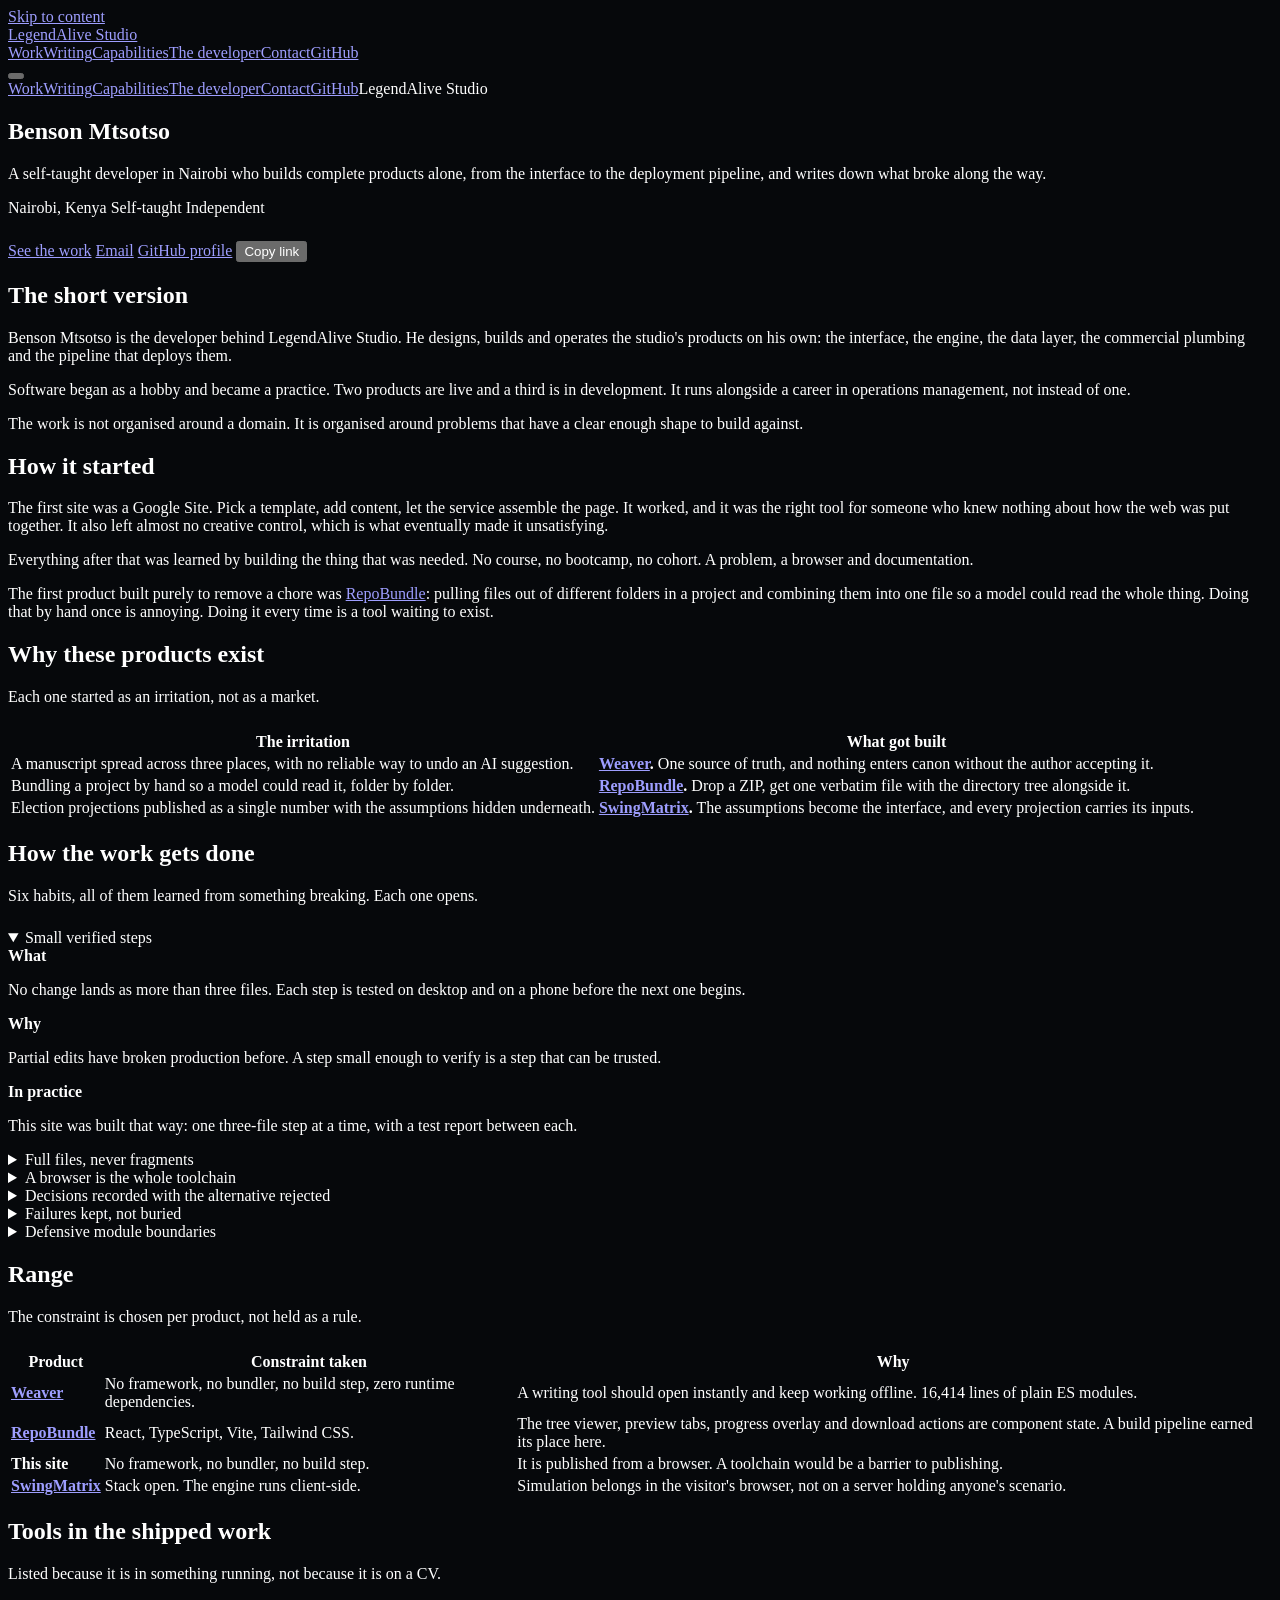
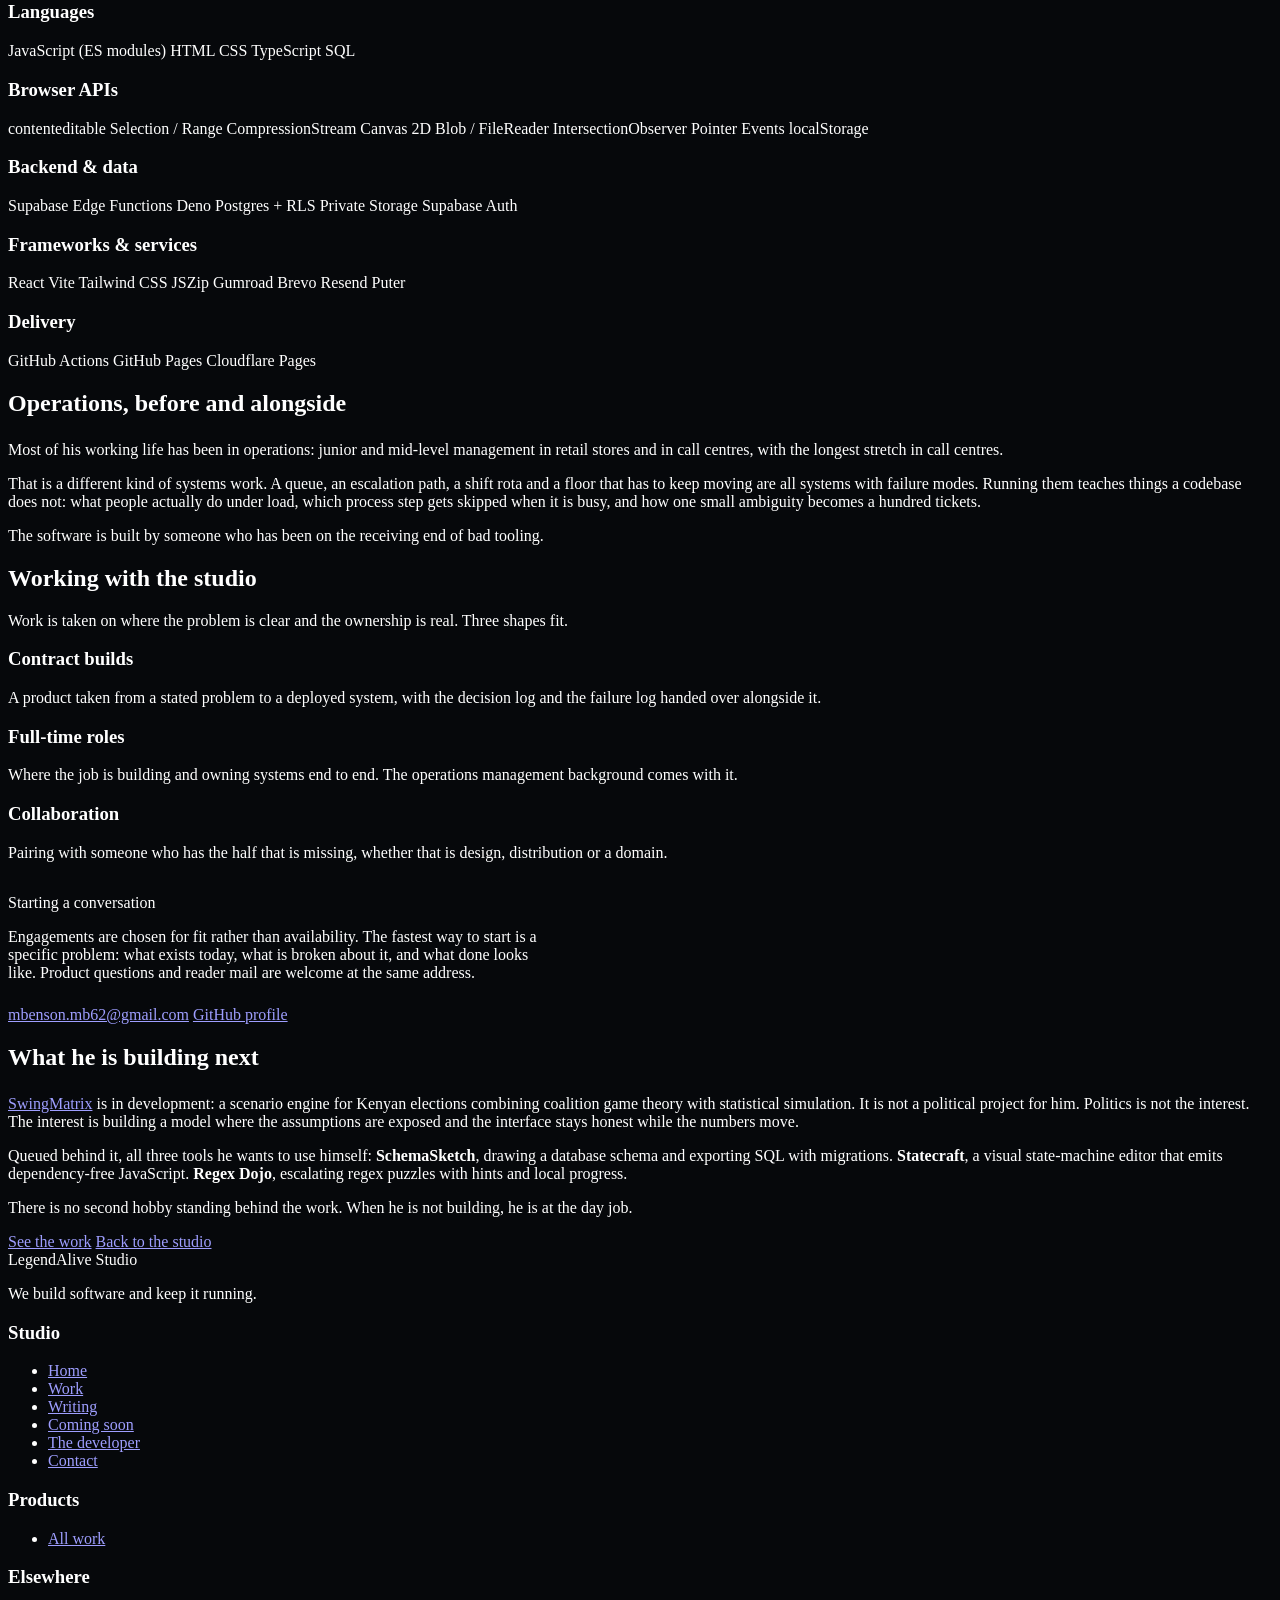
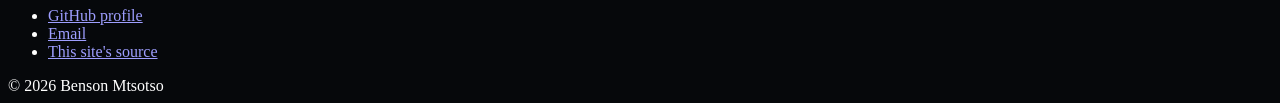
==== commit 44052087: "Update index.html" ====
--- a/about/index.html
+++ b/about/index.html
@@ -1,4 +1,3 @@
-<!-- Repo: studio — about/index.html — NEW FILE -->
 <!DOCTYPE html>
 <html lang="en">
 <head>
@@ -30,54 +29,31 @@
   <link rel="preconnect" href="https://fonts.gstatic.com" crossorigin>
   <link href="https://fonts.googleapis.com/css2?family=Inter:wght@400;500;600&family=JetBrains+Mono:wght@400;500&family=Space+Grotesk:wght@500;600;700&display=swap" rel="stylesheet">
 
-  <script type="application/ld+json">
-  {
-    "@context": "https://schema.org",
-    "@type": "Person",
-    "name": "Benson Mtsotso",
-    "jobTitle": "Software developer",
-    "description": "Self-taught developer building complete software products: interface, engine, backend and deployment pipeline.",
-    "url": "https://legendalive.github.io/studio/about/",
-    "address": { "@type": "PostalAddress", "addressLocality": "Nairobi", "addressCountry": "KE" },
-    "worksFor": { "@type": "Organization", "name": "LegendAlive Studio" },
-    "sameAs": ["https://github.com/legendalive"]
-  }
-  </script>
-
   <script type="module" src="../assets/js/shell.js"></script>
 </head>
 <body>
   <a class="skip-link" href="#main">Skip to content</a>
 
-  <header class="site-nav" data-nav>
-    <div class="container nav-bar">
-      <a class="nav-brand" href="../" aria-label="LegendAlive Studio, home">
-        <span class="studio-mark studio-mark--sm" aria-hidden="true"></span>
-        <span>LegendAlive Studio</span>
-      </a>
-      <nav class="nav-links" aria-label="Primary">
-        <a href="../">Home</a>
-        <a href="../work/">Work</a>
-        <a href="../#capabilities">Capabilities</a>
-        <a href="./">The developer</a>
-        <a href="../#contact">Contact</a>
-        <a href="https://github.com/legendalive" target="_blank" rel="noopener">GitHub</a>
-      </nav>
-      <button class="nav-toggle" type="button" data-nav-toggle
-              aria-expanded="false" aria-controls="nav-sheet" aria-label="Menu">
-        <span class="nav-toggle-bars" aria-hidden="true"></span>
-      </button>
-    </div>
-    <nav class="nav-sheet" id="nav-sheet" data-nav-sheet aria-label="Mobile">
-      <a href="../">Home</a>
-      <a href="../work/">Work</a>
-      <a href="../#capabilities">Capabilities</a>
-      <a href="./">The developer</a>
-      <a href="../#contact">Contact</a>
-      <a href="https://github.com/legendalive" target="_blank" rel="noopener">GitHub</a>
-      <span class="nav-sheet-note">LegendAlive Studio</span>
-    </nav>
-  </header>
+  <div data-chrome-nav>
+    <noscript>
+      <header class="site-nav">
+        <div class="container nav-bar">
+          <a class="nav-brand" href="../" aria-label="LegendAlive Studio, home">
+            <span class="studio-mark studio-mark--sm" aria-hidden="true"></span>
+            <span>LegendAlive Studio</span>
+          </a>
+          <nav class="nav-links" aria-label="Primary">
+            <a href="../work/">Work</a>
+            <a href="../writing/">Writing</a>
+            <a href="../#capabilities">Capabilities</a>
+            <a href="./" aria-current="true">The developer</a>
+            <a href="../#contact">Contact</a>
+            <a href="https://github.com/legendalive" target="_blank" rel="noopener">GitHub</a>
+          </nav>
+        </div>
+      </header>
+    </noscript>
+  </div>
 
   <main id="main">
     <!-- ================= HEAD ================= -->
@@ -477,52 +453,51 @@
     </div>
   </main>
 
-  <footer class="site-footer">
-    <div class="container">
-      <div class="footer-grid">
-        <div class="footer-brand">
-          <span class="studio-mark studio-mark--md" aria-hidden="true"></span>
-          <span class="footer-brand-name">LegendAlive Studio</span>
-          <p class="footer-tagline">We build software and keep it running.</p>
-        </div>
-        <nav class="footer-col" aria-label="Studio">
-          <h3>Studio</h3>
-          <ul role="list">
-            <li><a href="../">Home</a></li>
-            <li><a href="../work/">Work</a></li>
-            <li><a href="./">The developer</a></li>
-            <li><a href="../#contact">Contact</a></li>
-          </ul>
-        </nav>
-        <nav class="footer-col" aria-label="Products">
-          <h3>Products</h3>
-          <ul role="list">
-            <li><a href="../work/weaver/">Weaver case study</a></li>
-            <li><a href="../work/repobundle/">RepoBundle case study</a></li>
-            <li><a href="../work/swingmatrix/">SwingMatrix brief</a></li>
-            <li><a href="https://legendalive.github.io/RepoBundle/" target="_blank" rel="noopener">RepoBundle app</a></li>
-          </ul>
-        </nav>
-        <nav class="footer-col" aria-label="Elsewhere">
-          <h3>Elsewhere</h3>
-          <ul role="list">
-            <li><a href="https://github.com/legendalive" target="_blank" rel="noopener">GitHub profile</a></li>
-            <li><a href="mailto:mbenson.mb62@gmail.com">Email</a></li>
-            <li><a href="https://github.com/legendalive/studio" target="_blank" rel="noopener">This site's source</a></li>
-          </ul>
-        </nav>
-      </div>
-      <div class="footer-bottom">
-        <span>© <span data-year>2026</span> Benson Mtsotso</span>
-      </div>
-    </div>
-  </footer>
+  <div data-chrome-footer>
+    <noscript>
+      <footer class="site-footer">
+        <div class="container">
+          <div class="footer-bottom">
+            <span>© 2026 Benson Mtsotso</span>
+            <span>
+              <a href="../">Home</a> · <a href="../work/">Work</a> ·
+              <a href="../writing/">Writing</a> ·
+              <a href="mailto:mbenson.mb62@gmail.com">Email</a>
+            </span>
+          </div>
+        </div>
+      </footer>
+    </noscript>
+  </div>
 
   <script type="module">
-    import { ensureStylesheet } from '../assets/js/shell.js';
+    import { SITE, OWNER } from '../assets/js/config.js';
     import { copyText, toast } from '../assets/js/dom.js';
+    import { ensureStylesheet, refreshShell } from '../assets/js/shell.js';
+    import { renderChrome, buildFooter, applyMeta, absoluteUrl } from '../assets/js/chrome.js';
+    import { loadManifest } from '../assets/js/manifest.js';
 
     ensureStylesheet('ls-css-prose', 'assets/css/prose.css');
+    renderChrome({ current: 'about' });
+
+    applyMeta({
+      title: 'Benson Mtsotso — The developer — LegendAlive Studio',
+      ogTitle: 'Benson Mtsotso — The developer',
+      description: 'A self-taught developer in Nairobi who builds complete products alone, from the interface to the deployment pipeline, and writes down what broke along the way.',
+      path: 'about/',
+      type: 'profile',
+      jsonLd: {
+        '@context': 'https://schema.org',
+        '@type': 'Person',
+        name: OWNER.name,
+        jobTitle: 'Software developer',
+        description: 'Self-taught developer building complete software products: interface, engine, backend and deployment pipeline.',
+        url: absoluteUrl('about/'),
+        address: { '@type': 'PostalAddress', addressLocality: 'Nairobi', addressCountry: 'KE' },
+        worksFor: { '@type': 'Organization', name: SITE.name, url: absoluteUrl('') },
+        sameAs: [OWNER.githubUrl],
+      },
+    });
 
     const copyBtn = document.getElementById('copy-link');
     if (copyBtn) {
@@ -534,6 +509,16 @@
         );
       });
     }
+
+    loadManifest().then((data) => {
+      const foot = document.querySelector('.site-footer');
+      if (foot) {
+        foot.replaceWith(buildFooter(data.projects));
+        refreshShell();
+      }
+    }).catch(() => {
+      // The footer keeps its fallback link to the work index.
+    });
   </script>
 </body>
 </html>
--- a/assets/css/base.css
+++ b/assets/css/base.css
@@ -1,9 +1,7 @@
-/* Repo: studio — assets/css/base.css — FULL REPLACEMENT */
-/* LegendAlive Studio — Blueprint & Forge.
-   Revision R3: mobile nav sheet fix (full-viewport, opaque, scrollable),
-   developer copy update lives in index.html. Palette unchanged.
-   Single CSS source (T4): shell.js injects this sheet via BASE; pages carry
-   only a <noscript> fallback link. Component rules live in components.css. */
+/* LegendAlive Studio — shared shell: tokens, reset, typography, nav, footer,
+   capability rows and utilities. Home-page sections and the System Map live
+   in home.css; components in components.css; long-form in prose.css.
+   No rule here is duplicated in another sheet. */
 
 /* ---------- 1. Tokens ---------- */
 :root {
@@ -154,8 +152,8 @@
 
 /* ---------- 7. Nav ----------
    No backdrop-filter on .site-nav: it creates a containing block that traps
-   the fixed .nav-sheet inside the 64px bar (the mobile overlay bug). The nav
-   is solid; the sheet owns its own full-viewport opaque background. */
+   the fixed .nav-sheet inside the 64px bar. The nav is solid; the sheet owns
+   its own full-viewport opaque background. */
 .site-nav {
   position: fixed; inset: 0 0 auto 0; z-index: 100; height: var(--nav-h);
   background: rgba(6, 8, 11, .94);
@@ -194,53 +192,7 @@
 .nav-open .nav-toggle-bars::after { top: 0; transform: rotate(-45deg); }
 .nav-sheet { display: none; }
 
-/* ---------- 8. Opening ---------- */
-.opening { position: relative; padding: calc(var(--nav-h) + 72px) 0 80px; }
-.opening::before {
-  content: ""; position: absolute; inset: 0; pointer-events: none;
-  background-image:
-    linear-gradient(rgba(56, 189, 248, .045) 1px, transparent 1px),
-    linear-gradient(90deg, rgba(56, 189, 248, .045) 1px, transparent 1px);
-  background-size: 48px 48px;
-  -webkit-mask-image: linear-gradient(180deg, #000 0%, transparent 85%);
-  mask-image: linear-gradient(180deg, #000 0%, transparent 85%);
-}
-.opening-grid {
-  position: relative;
-  display: grid;
-  grid-template-columns: minmax(0, 5fr) minmax(0, 7fr);
-  gap: clamp(32px, 5vw, 80px);
-  align-items: center;
-}
-.opening-copy { display: grid; gap: 24px; justify-items: start; }
-.opening-lede { font-size: 18px; color: var(--muted); max-width: 46ch; }
-.map-mount { width: 100%; max-width: 820px; min-width: 0; justify-self: end; }
-
-/* ---------- 9. Work ledger ---------- */
-.work-entry {
-  display: grid; grid-template-columns: minmax(0, 4fr) minmax(0, 8fr);
-  gap: clamp(24px, 4vw, 72px); padding: 48px 0;
-}
-.work-entry + .work-entry { border-top: 1px solid var(--line); }
-.work-id { display: grid; gap: 12px; align-content: start; justify-items: start; }
-.work-name { font-size: 26px; font-weight: 600; }
-.work-meta { font: 400 12px var(--font-mono); color: var(--faint); }
-.work-stack {
-  font: 400 12.5px/1.9 var(--font-mono); color: var(--muted);
-  max-width: 34ch;
-}
-.work-links { display: grid; gap: 2px; margin-top: 8px; }
-.work-links a {
-  display: inline-flex; align-items: center; gap: 6px; min-height: 32px;
-  font: 500 13px var(--font-mono); color: var(--blueprint);
-}
-.work-links a .arrow { color: var(--faint); font-size: 12px; }
-.work-links a:hover .arrow { color: var(--blueprint); }
-.work-body { display: grid; gap: 16px; align-content: start; }
-.work-body p { color: var(--paper); max-width: 62ch; }
-.work-body p + p { color: var(--muted); }
-
-/* ---------- 10. Capabilities ---------- */
+/* ---------- 8. Capability rows (home, about, case study) ---------- */
 .caps { display: grid; }
 .cap-row {
   display: grid; grid-template-columns: 240px minmax(0, 1fr);
@@ -251,35 +203,10 @@
 .cap-term { font-size: 16px; font-weight: 600; align-self: baseline; }
 .cap-desc { font-size: 15px; color: var(--muted); max-width: 64ch; }
 
-/* ---------- 11. The developer ---------- */
-.developer-grid {
-  display: grid; grid-template-columns: 96px minmax(0, 1fr);
-  gap: 40px; align-items: start; padding-top: 40px;
-}
-.developer-body { display: grid; gap: 16px; }
-.developer-body p { max-width: 62ch; }
-.developer-body p:first-child { color: var(--paper); }
-.developer-body p + p { color: var(--muted); }
-.developer-links { display: flex; flex-wrap: wrap; gap: 8px 24px; margin-top: 8px; }
-.developer-links a {
-  display: inline-flex; align-items: center; gap: 6px; min-height: 32px;
-  font: 500 13px var(--font-mono);
-}
-.developer-links .arrow { color: var(--faint); font-size: 12px; }
-
-/* ---------- 12. Contact ---------- */
-.contact-grid { display: grid; gap: 20px; padding-top: 40px; }
-.contact-grid > p { color: var(--muted); max-width: 58ch; }
-.contact-mail {
-  font: 500 clamp(17px, 2.4vw, 21px) var(--font-mono);
-  color: var(--blueprint); overflow-wrap: anywhere;
-  text-decoration: underline; text-decoration-color: var(--line-strong);
-  text-underline-offset: 5px; justify-self: start;
-}
-.contact-mail:hover { text-decoration-color: var(--blueprint); }
+/* ---------- 9. Shared note line ---------- */
 .contact-note { font-size: 13px; color: var(--faint); max-width: 60ch; }
 
-/* ---------- 13. Footer ---------- */
+/* ---------- 10. Footer ---------- */
 .site-footer { border-top: 1px solid var(--line); background: var(--ink-800); padding: 64px 0 32px; }
 .footer-grid {
   display: grid;
@@ -297,117 +224,19 @@
 .footer-col a { display: inline-flex; align-items: center; min-height: 32px; color: var(--muted); font-size: 14px; }
 .footer-col a:hover { color: var(--blueprint); }
 .footer-bottom {
+  display: flex; flex-wrap: wrap; gap: 8px 24px; justify-content: space-between;
   border-top: 1px solid var(--line); margin-top: 48px; padding-top: 24px;
   font: 400 12px var(--font-mono); color: var(--faint);
 }
 
-/* ---------- 14. System Map ---------- */
-.map { display: grid; gap: 12px; }
-.map-stage {
-  position: relative;
-  border: 1px solid var(--line); border-radius: var(--r-panel);
-  background: rgba(11, 15, 20, .55);
-  overflow: hidden;
-}
-.map-stage::before {
-  content: ""; position: absolute; inset: 0; pointer-events: none;
-  background-image:
-    linear-gradient(rgba(56, 189, 248, .05) 1px, transparent 1px),
-    linear-gradient(90deg, rgba(56, 189, 248, .05) 1px, transparent 1px);
-  background-size: 40px 40px;
-}
-.map-canvas { position: relative; display: block; width: 100%; }
-.map-canvas:focus-visible { outline: 2px solid var(--blueprint); outline-offset: -2px; border-radius: var(--r-panel); }
-.map-canvas svg { width: 100%; height: auto; aspect-ratio: 640 / 470; }
-
-.map-edge { stroke: var(--line-strong); stroke-width: 1; opacity: .5; }
-.map-edge.is-lit { stroke: var(--blueprint); stroke-width: 1.5; opacity: .9; }
-.map-edge.is-hidden { display: none; }
-
-.map-node { cursor: pointer; }
-.map-node.is-hidden { display: none; }
-.map-node-ring { stroke: var(--blueprint); stroke-opacity: .4; stroke-width: 1.5; opacity: 0; }
-.map-node.is-active .map-node-ring { opacity: 1; }
-.map-node-core { fill: var(--ink-700); stroke: var(--line-strong); stroke-width: 1.5; }
-.map-node--capability .map-node-core { fill: var(--ink-800); stroke: rgba(56, 189, 248, .55); }
-.map-node--live .map-node-core { stroke: var(--shipped); }
-.map-node--building .map-node-core { stroke: var(--forge); }
-.map-node--lab .map-node-core { stroke: var(--lab); }
-.map-node--paused .map-node-core { stroke: var(--faint); }
-.map-node-dot { fill: var(--blueprint); }
-.map-node--live .map-node-dot { fill: var(--shipped); }
-.map-node--building .map-node-dot { fill: var(--forge); }
-.map-node--lab .map-node-dot { fill: var(--lab); }
-.map-node--paused .map-node-dot { fill: var(--faint); }
-.map-label { font: 500 11px var(--font-mono); fill: var(--muted); }
-.map-node--capability .map-label { font-size: 10.5px; fill: var(--faint); }
-.map-node.is-active .map-label, .map-node.is-neighbor .map-label { fill: var(--paper); }
-.map.has-active .map-node:not(.is-active):not(.is-neighbor) { opacity: .25; }
-.map.has-active .map-edge:not(.is-lit) { opacity: .12; }
-
-.map-controls { display: flex; flex-wrap: wrap; gap: 8px; align-items: center; }
-.map-controls .btn--sm { min-height: 44px; }
-
-.map-card {
-  border: 1px solid var(--line); border-radius: var(--r-card);
-  background: var(--ink-800);
-  padding: 18px 20px; min-height: 132px;
-  display: grid; gap: 8px; align-content: start;
-}
-.map-card-kind {
-  font: 500 11px var(--font-mono); color: var(--faint);
-  letter-spacing: .06em; text-transform: uppercase;
-}
-.map-card h3 { font-size: 18px; }
-.map-card p { font-size: 14px; color: var(--muted); }
-.map-card-stack { display: flex; flex-wrap: wrap; gap: 6px; }
-.map-card .btn { justify-self: start; }
-.map-card-hint { color: var(--faint); font-size: 13px; }
-
-.map-list { display: none; list-style: none; padding: 0; margin: 0; gap: 8px; }
-.map-list-item {
-  width: 100%; text-align: left; display: grid; gap: 3px;
-  padding: 14px 16px; min-height: 44px;
-  border: 1px solid var(--line); border-radius: var(--r-control);
-  background: var(--ink-800); cursor: pointer;
-}
-.map-list-item:hover { border-color: var(--line-strong); }
-.map-list-name { font: 600 15px var(--font-display); color: var(--paper); }
-.map-list-meta { font: 400 11px var(--font-mono); color: var(--faint); }
-.map-list-desc { font-size: 13px; color: var(--muted); }
-
-.map-loading { color: var(--faint); font: 400 13px var(--font-mono); padding: 24px 4px; }
-.map-noscript {
-  border: 1px solid var(--line); border-radius: var(--r-card);
-  padding: 20px; display: grid; gap: 10px; background: var(--ink-800);
-}
-.map-noscript p { font: 600 12px var(--font-mono); color: var(--faint); letter-spacing: .08em; text-transform: uppercase; }
-.map-noscript ul { list-style: none; padding: 0; display: grid; gap: 6px; }
-
-/* ---------- 15. Motion (guarded) ---------- */
+/* ---------- 11. Motion (guarded) ---------- */
 @media (prefers-reduced-motion: no-preference) {
   html { scroll-behavior: smooth; }
-  .map-node, .map-edge { transition: opacity var(--t-std); }
-  .map-node-ring, .map-node-core, .map-label { transition: opacity var(--t-std), stroke var(--t-std), fill var(--t-std); }
-  .map-list-item { transition: border-color var(--t-micro); }
-  .cap-row.is-flash { animation: cap-flash 1.2s var(--ease-enter); }
-}
-@keyframes cap-flash {
-  0% { background: var(--blueprint-soft); }
-  100% { background: transparent; }
-}
-
-/* ---------- 16. Responsive ---------- */
-@media (max-width: 1020px) {
-  .opening-grid { grid-template-columns: 1fr; gap: 40px; align-items: start; }
-  .map-mount { justify-self: stretch; max-width: 760px; }
-  .work-entry { grid-template-columns: 1fr; gap: 20px; }
-  .work-id { gap: 8px; }
-  .work-links { display: flex; flex-wrap: wrap; gap: 4px 24px; margin-top: 4px; }
-}
+}
+
+/* ---------- 12. Responsive ---------- */
 @media (max-width: 860px) {
   .section { padding: 64px 0; }
-  .opening { padding: calc(var(--nav-h) + 56px) 0 64px; }
   .js .nav-links { display: none; }
   .js .nav-toggle { display: inline-flex; }
   .js .nav-sheet {
@@ -428,18 +257,10 @@
   html:not(.js) .nav-links { flex-wrap: wrap; }
   html:not(.js) .nav-links a { min-height: 40px; padding: 0 8px; font-size: 13px; }
 
-  .map-stage { display: none; }
-  .map-card { display: none; }
-  .map-list { display: grid; }
-
   .cap-row { grid-template-columns: 1fr; gap: 4px; padding: 16px 0; }
-  .developer-grid { grid-template-columns: 1fr; gap: 24px; }
-  .developer-grid .studio-mark { width: 64px; height: 64px; }
   .footer-grid { grid-template-columns: 1fr; gap: 32px; }
-  .work-links a, .developer-links a, .footer-col a { min-height: 44px; }
+  .footer-col a { min-height: 44px; }
 }
 @media (max-width: 480px) {
   .container { padding-inline: 16px; }
-  .work-entry { padding: 40px 0; }
-  .map-controls { gap: 6px; }
-}
+}
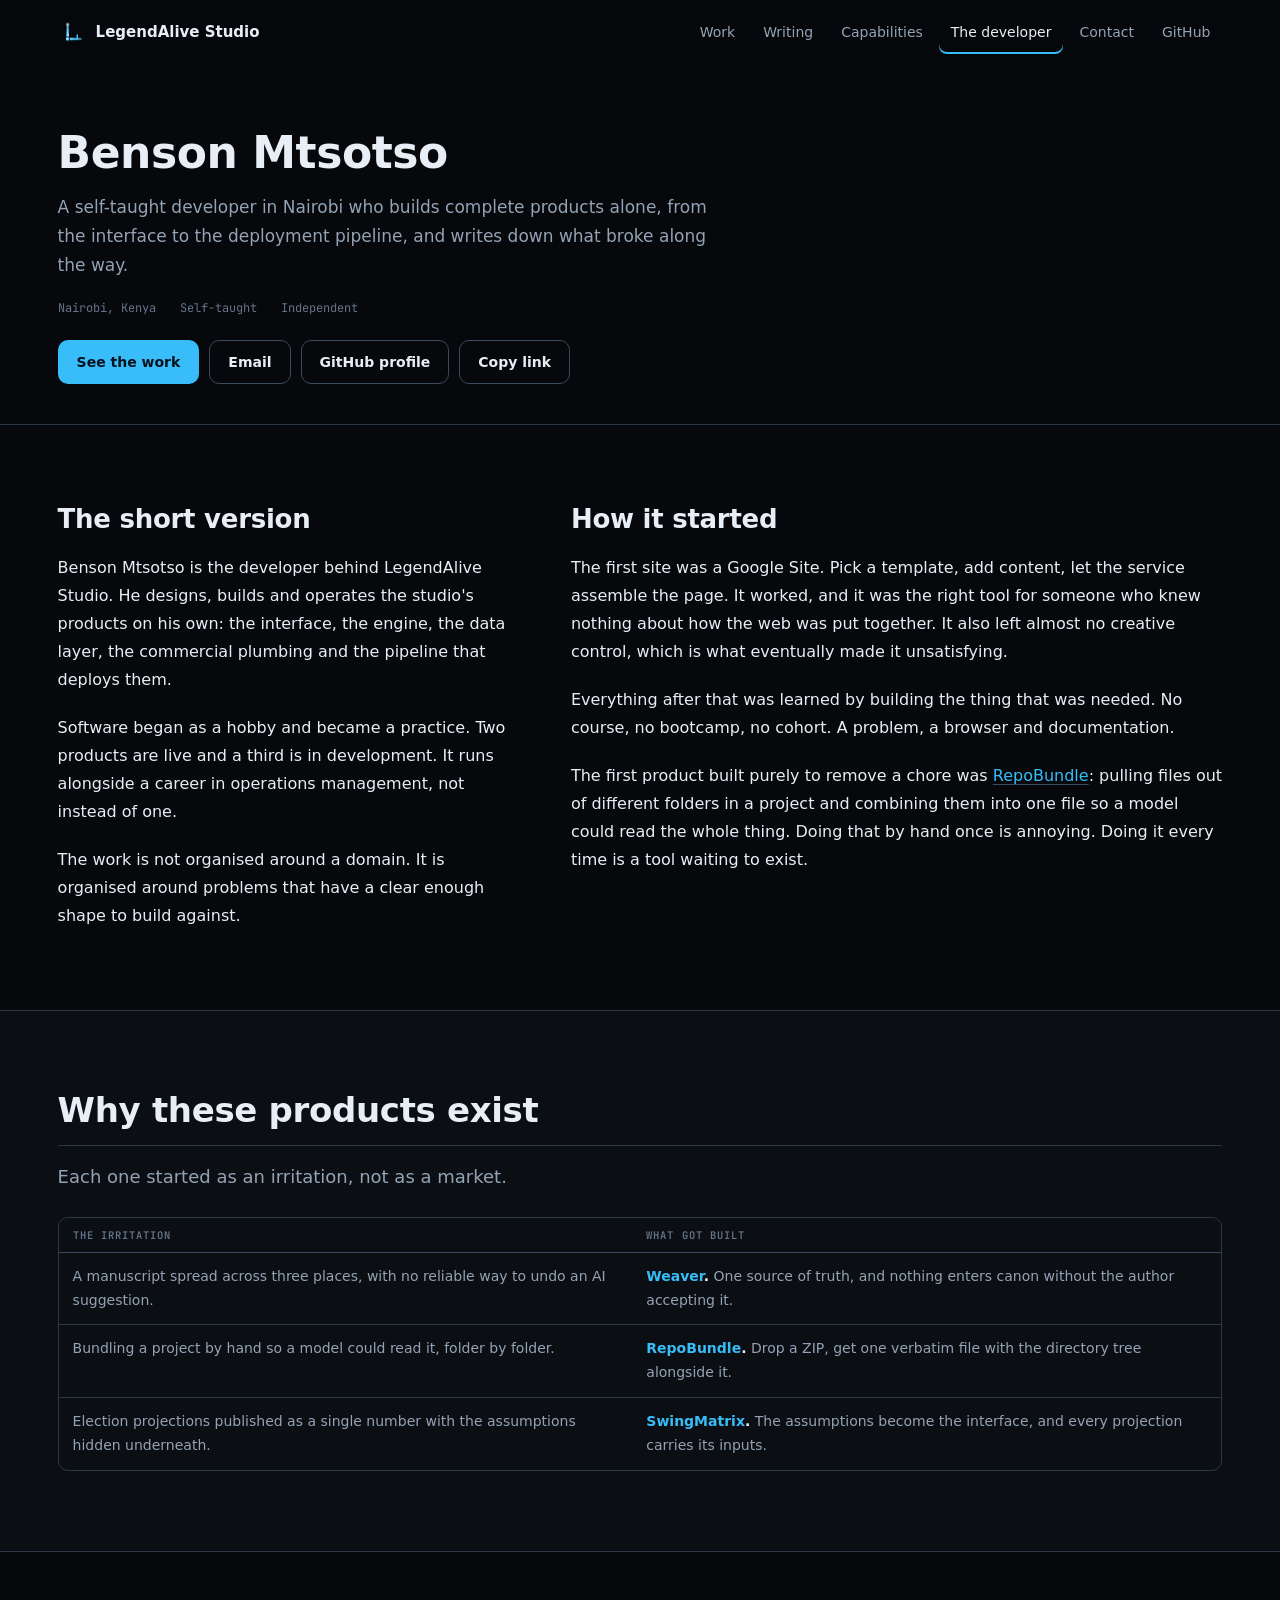
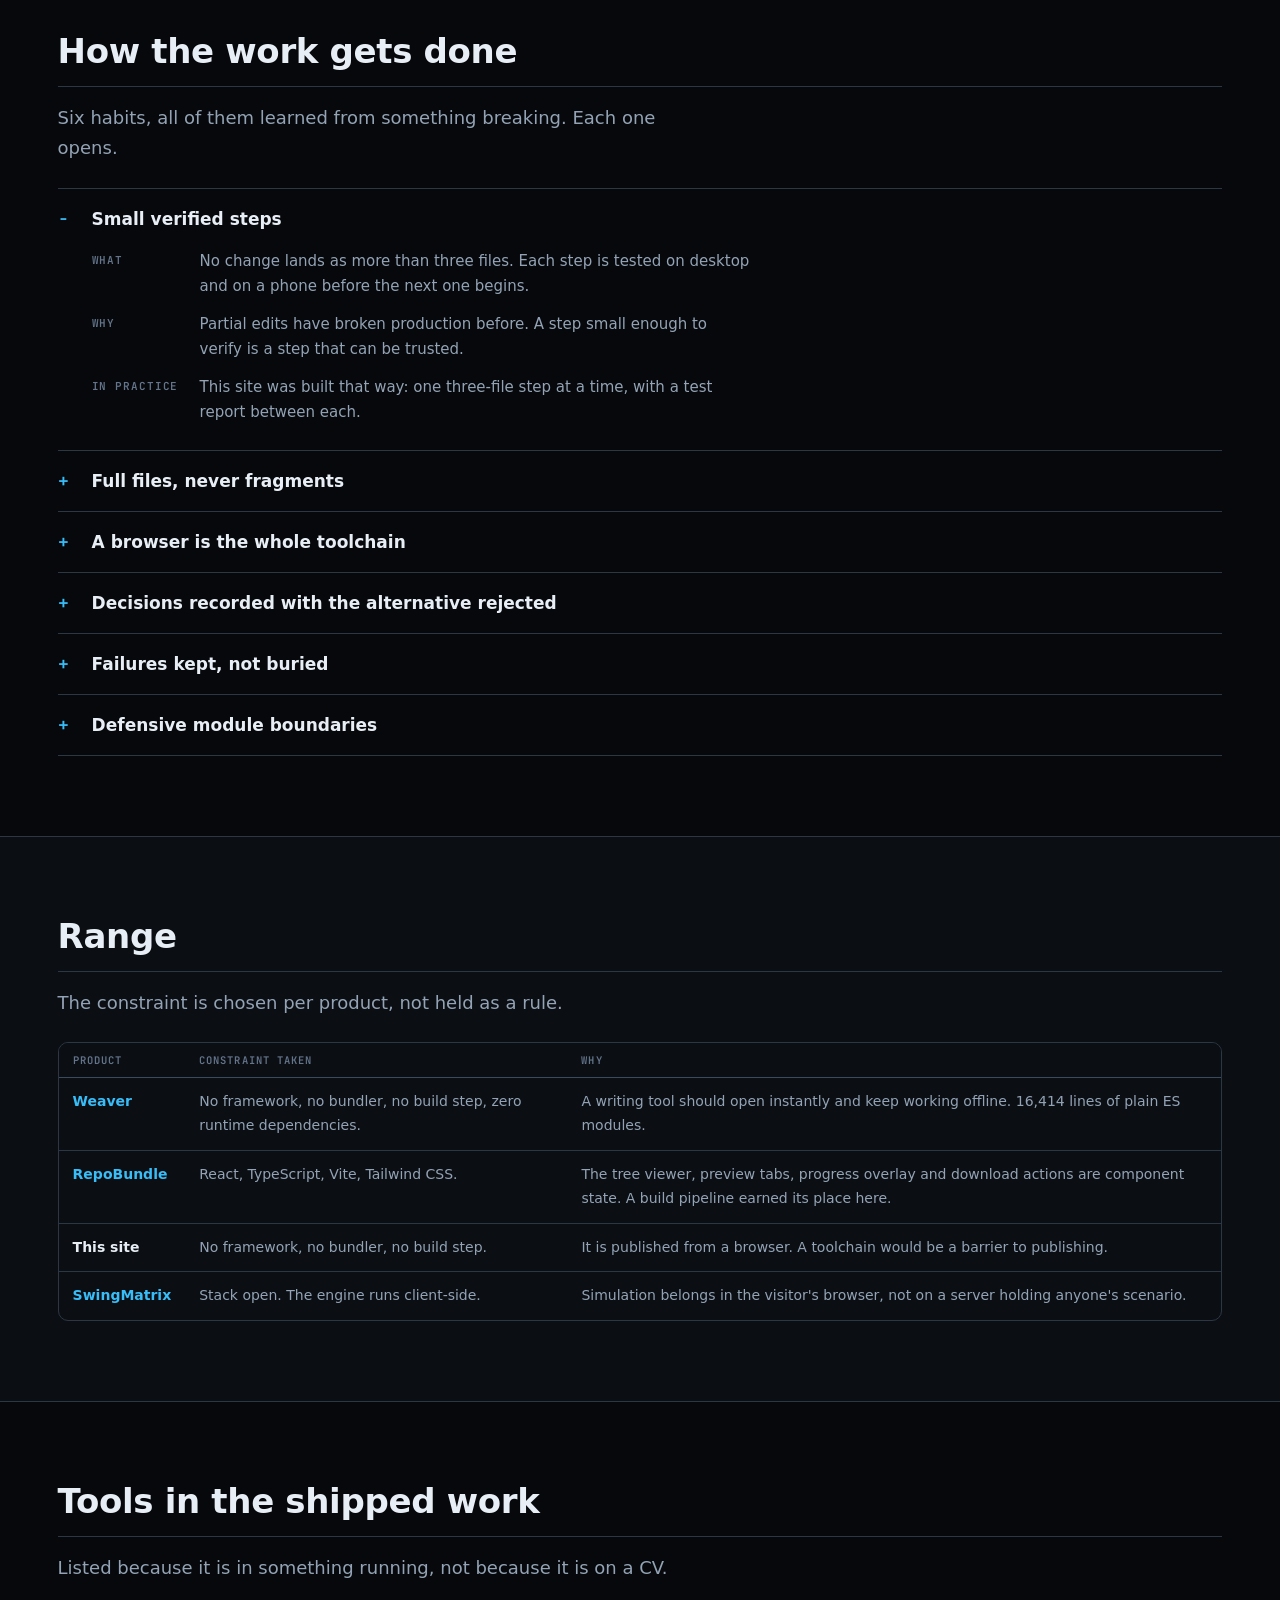
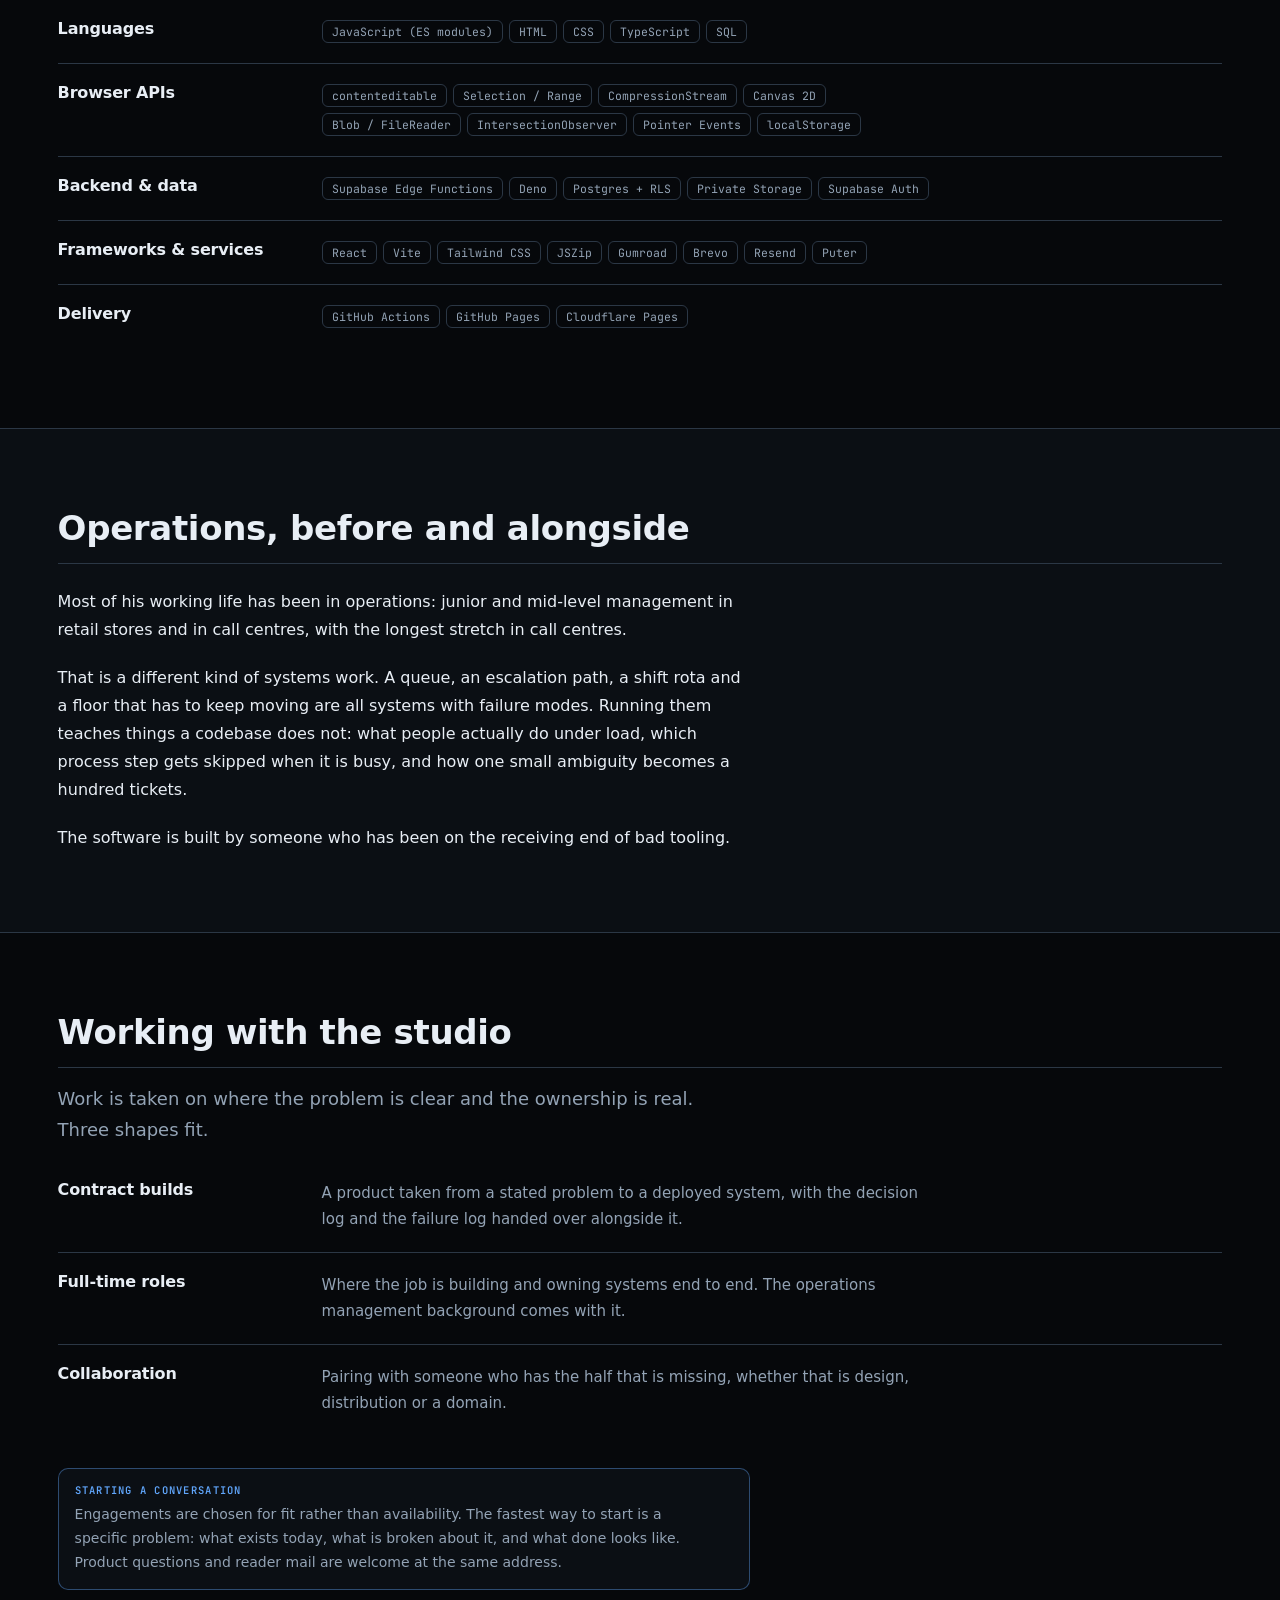
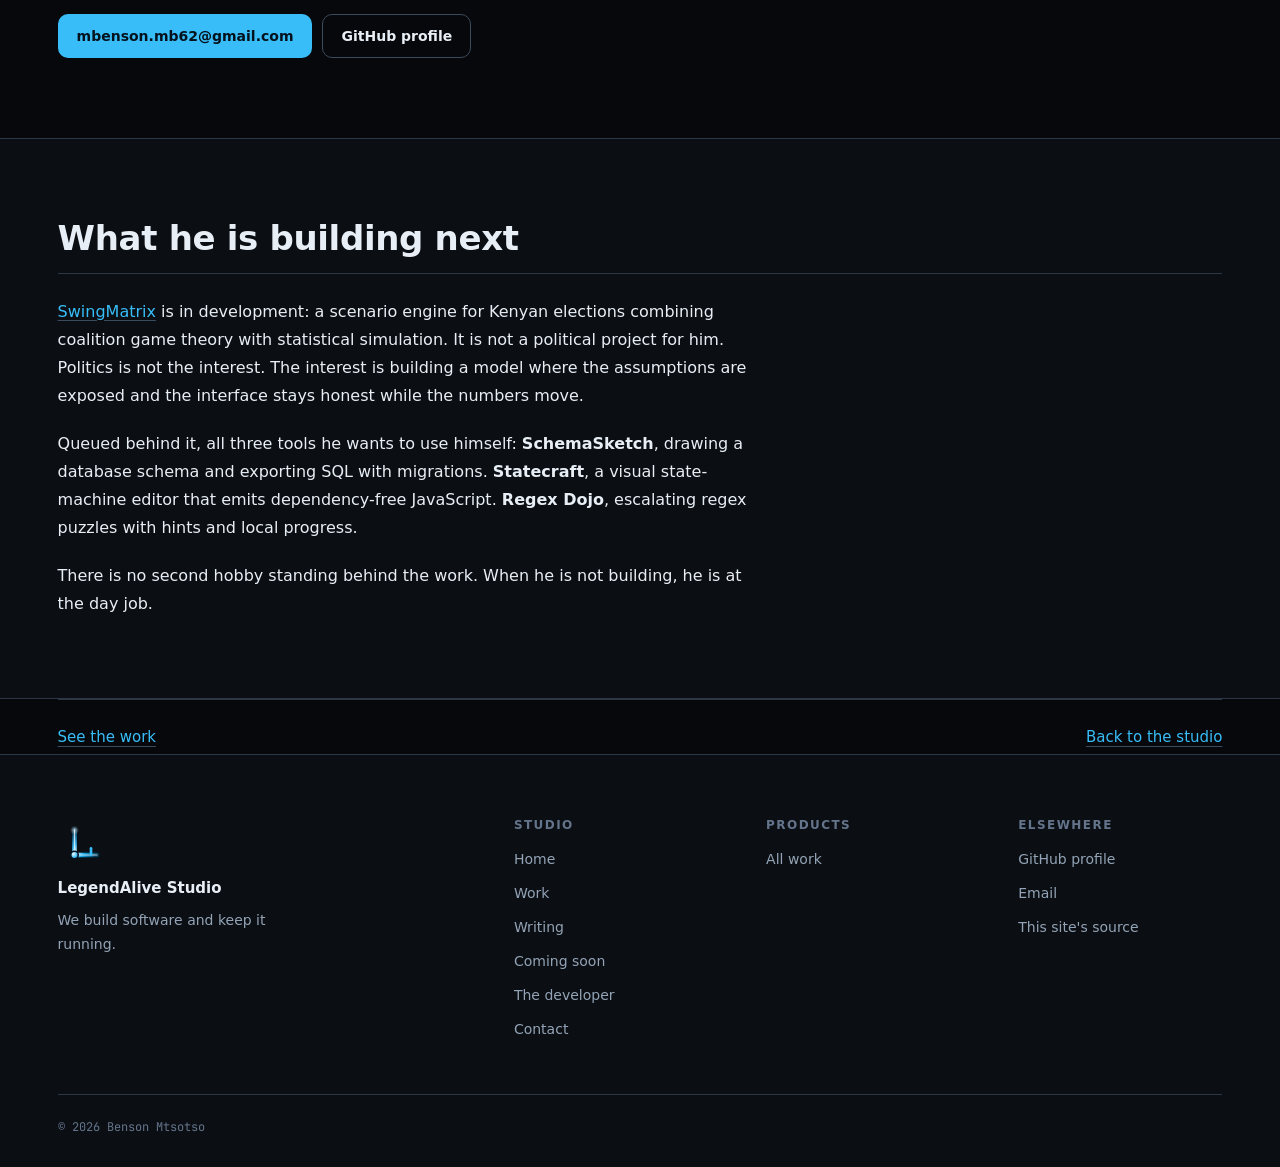
==== commit 156868b0: "Update index.html" ====
--- a/about/index.html
+++ b/about/index.html
@@ -11,42 +11,29 @@
   <link rel="canonical" href="https://legendalive.github.io/studio/about/">
   <meta property="og:type" content="profile">
   <meta property="og:site_name" content="LegendAlive Studio">
-  <meta property="og:title" content="Benson Mtsotso — The developer — LegendAlive Studio">
+  <meta property="og:title" content="Benson Mtsotso — The developer">
   <meta property="og:description" content="A self-taught developer in Nairobi who builds complete products alone, from the interface to the deployment pipeline.">
   <meta property="og:url" content="https://legendalive.github.io/studio/about/">
   <meta name="twitter:card" content="summary">
   <link rel="icon" type="image/svg+xml" href="../favicon.svg">
-
   <style>html{background:#06080b;color-scheme:dark}</style>
-  <noscript>
-    <link rel="stylesheet" href="../assets/css/base.css">
-    <link rel="stylesheet" href="../assets/css/layout.css">
-    <link rel="stylesheet" href="../assets/css/components.css">
-    <link rel="stylesheet" href="../assets/css/prose.css">
-  </noscript>
-
+  <link rel="stylesheet" href="../assets/css/site.css">
   <link rel="preconnect" href="https://fonts.googleapis.com">
   <link rel="preconnect" href="https://fonts.gstatic.com" crossorigin>
   <link href="https://fonts.googleapis.com/css2?family=Inter:wght@400;500;600&family=JetBrains+Mono:wght@400;500&family=Space+Grotesk:wght@500;600;700&display=swap" rel="stylesheet">
-
-  <script type="module" src="../assets/js/shell.js"></script>
+  <script type="module" src="../assets/js/app.js"></script>
 </head>
-<body>
+<body data-nav="about">
   <a class="skip-link" href="#main">Skip to content</a>
 
   <div data-chrome-nav>
     <noscript>
       <header class="site-nav">
         <div class="container nav-bar">
-          <a class="nav-brand" href="../" aria-label="LegendAlive Studio, home">
-            <span class="studio-mark studio-mark--sm" aria-hidden="true"></span>
-            <span>LegendAlive Studio</span>
-          </a>
+          <a class="nav-brand" href="../"><span class="studio-mark studio-mark--sm" aria-hidden="true"></span><span>LegendAlive Studio</span></a>
           <nav class="nav-links" aria-label="Primary">
-            <a href="../work/">Work</a>
-            <a href="../writing/">Writing</a>
-            <a href="../#capabilities">Capabilities</a>
-            <a href="./" aria-current="true">The developer</a>
+            <a href="../work/">Work</a><a href="../writing/">Writing</a>
+            <a href="../#capabilities">Capabilities</a><a href="./" aria-current="true">The developer</a>
             <a href="../#contact">Contact</a>
             <a href="https://github.com/legendalive" target="_blank" rel="noopener">GitHub</a>
           </nav>
@@ -56,7 +43,6 @@
   </div>
 
   <main id="main">
-    <!-- ================= HEAD ================= -->
     <section class="page-head" aria-labelledby="dev-title">
       <div class="container">
         <h1 id="dev-title">Benson Mtsotso</h1>
@@ -79,7 +65,6 @@
       </div>
     </section>
 
-    <!-- ================= SHORT VERSION / ORIGIN ================= -->
     <section class="section" aria-label="The short version and how it started">
       <div class="container split">
         <div class="prose">
@@ -125,15 +110,10 @@
       </div>
     </section>
 
-    <!-- ================= WHY THESE PRODUCTS EXIST ================= -->
     <section class="section section--alt" aria-labelledby="why-title">
       <div class="container">
-        <div class="section-head">
-          <h2 id="why-title">Why these products exist</h2>
-        </div>
-        <p class="lede" style="margin-top:16px">
-          Each one started as an irritation, not as a market.
-        </p>
+        <div class="section-head"><h2 id="why-title">Why these products exist</h2></div>
+        <p class="lede" style="margin-top:16px">Each one started as an irritation, not as a market.</p>
         <div class="table-wrap" style="margin-top:24px">
           <table class="table">
             <thead>
@@ -158,15 +138,10 @@
       </div>
     </section>
 
-    <!-- ================= METHOD ================= -->
     <section class="section" aria-labelledby="method-title">
       <div class="container">
-        <div class="section-head">
-          <h2 id="method-title">How the work gets done</h2>
-        </div>
-        <p class="lede" style="margin-top:16px">
-          Six habits, all of them learned from something breaking. Each one opens.
-        </p>
+        <div class="section-head"><h2 id="method-title">How the work gets done</h2></div>
+        <p class="lede" style="margin-top:16px">Six habits, all of them learned from something breaking. Each one opens.</p>
 
         <div class="subsystems" style="margin-top:24px">
           <details class="subsystem" open>
@@ -183,7 +158,7 @@
             <div class="subsystem-body">
               <div class="war-line"><b>What</b><p>Any change over three lines ships as a complete file, ready to replace the old one. Smaller changes carry the exact anchor line plus one line of context above and below.</p></div>
               <div class="war-line"><b>Why</b><p>A fragment pasted into the wrong place is worse than no change at all.</p></div>
-              <div class="war-line"><b>In practice</b><p>Every file in this repository states its repo and its exact path on the first line.</p></div>
+              <div class="war-line"><b>In practice</b><p>Every file is delivered whole, with its exact repository path stated outside the code.</p></div>
             </div>
           </details>
 
@@ -226,15 +201,10 @@
       </div>
     </section>
 
-    <!-- ================= RANGE ================= -->
     <section class="section section--alt" aria-labelledby="range-title">
       <div class="container">
-        <div class="section-head">
-          <h2 id="range-title">Range</h2>
-        </div>
-        <p class="lede" style="margin-top:16px">
-          The constraint is chosen per product, not held as a rule.
-        </p>
+        <div class="section-head"><h2 id="range-title">Range</h2></div>
+        <p class="lede" style="margin-top:16px">The constraint is chosen per product, not held as a rule.</p>
         <div class="table-wrap" style="margin-top:24px">
           <table class="table">
             <thead>
@@ -267,15 +237,10 @@
       </div>
     </section>
 
-    <!-- ================= TOOLS ================= -->
     <section class="section" aria-labelledby="tools-title">
       <div class="container">
-        <div class="section-head">
-          <h2 id="tools-title">Tools in the shipped work</h2>
-        </div>
-        <p class="lede" style="margin-top:16px">
-          Listed because it is in something running, not because it is on a CV.
-        </p>
+        <div class="section-head"><h2 id="tools-title">Tools in the shipped work</h2></div>
+        <p class="lede" style="margin-top:16px">Listed because it is in something running, not because it is on a CV.</p>
         <div class="caps" style="margin-top:16px">
           <div class="cap-row">
             <h3 class="cap-term">Languages</h3>
@@ -335,12 +300,9 @@
       </div>
     </section>
 
-    <!-- ================= OPERATIONS ================= -->
     <section class="section section--alt" aria-labelledby="ops-title">
       <div class="container">
-        <div class="section-head">
-          <h2 id="ops-title">Operations, before and alongside</h2>
-        </div>
+        <div class="section-head"><h2 id="ops-title">Operations, before and alongside</h2></div>
         <div class="prose" style="margin-top:24px">
           <p>
             Most of his working life has been in operations: junior and
@@ -363,12 +325,9 @@
       </div>
     </section>
 
-    <!-- ================= WORKING WITH THE STUDIO ================= -->
     <section class="section" aria-labelledby="work-with-title">
       <div class="container">
-        <div class="section-head">
-          <h2 id="work-with-title">Working with the studio</h2>
-        </div>
+        <div class="section-head"><h2 id="work-with-title">Working with the studio</h2></div>
         <p class="lede" style="margin-top:16px">
           Work is taken on where the problem is clear and the ownership is real.
           Three shapes fit.
@@ -414,12 +373,9 @@
       </div>
     </section>
 
-    <!-- ================= NEXT ================= -->
     <section class="section section--alt" aria-labelledby="next-title">
       <div class="container">
-        <div class="section-head">
-          <h2 id="next-title">What he is building next</h2>
-        </div>
+        <div class="section-head"><h2 id="next-title">What he is building next</h2></div>
         <div class="prose" style="margin-top:24px">
           <p>
             <a href="../work/swingmatrix/">SwingMatrix</a> is in development: a
@@ -455,30 +411,15 @@
 
   <div data-chrome-footer>
     <noscript>
-      <footer class="site-footer">
-        <div class="container">
-          <div class="footer-bottom">
-            <span>© 2026 Benson Mtsotso</span>
-            <span>
-              <a href="../">Home</a> · <a href="../work/">Work</a> ·
-              <a href="../writing/">Writing</a> ·
-              <a href="mailto:mbenson.mb62@gmail.com">Email</a>
-            </span>
-          </div>
-        </div>
-      </footer>
+      <footer class="site-footer"><div class="container"><div class="footer-bottom">
+        <span>© 2026 Benson Mtsotso</span>
+        <span><a href="../">Home</a> · <a href="../work/">Work</a> · <a href="../writing/">Writing</a> · <a href="mailto:mbenson.mb62@gmail.com">Email</a></span>
+      </div></div></footer>
     </noscript>
   </div>
 
   <script type="module">
-    import { SITE, OWNER } from '../assets/js/config.js';
-    import { copyText, toast } from '../assets/js/dom.js';
-    import { ensureStylesheet, refreshShell } from '../assets/js/shell.js';
-    import { renderChrome, buildFooter, applyMeta, absoluteUrl } from '../assets/js/chrome.js';
-    import { loadManifest } from '../assets/js/manifest.js';
-
-    ensureStylesheet('ls-css-prose', 'assets/css/prose.css');
-    renderChrome({ current: 'about' });
+    import { SITE, OWNER, absoluteUrl, copyText, toast, applyMeta } from '../assets/js/app.js';
 
     applyMeta({
       title: 'Benson Mtsotso — The developer — LegendAlive Studio',
@@ -503,22 +444,9 @@
     if (copyBtn) {
       copyBtn.addEventListener('click', async () => {
         const ok = await copyText(location.href);
-        toast(
-          ok ? 'Link copied.' : 'Copy failed. Copy the address bar instead.',
-          ok ? 'success' : 'danger'
-        );
+        toast(ok ? 'Link copied.' : 'Copy failed. Copy the address bar instead.', ok ? 'success' : 'danger');
       });
     }
-
-    loadManifest().then((data) => {
-      const foot = document.querySelector('.site-footer');
-      if (foot) {
-        foot.replaceWith(buildFooter(data.projects));
-        refreshShell();
-      }
-    }).catch(() => {
-      // The footer keeps its fallback link to the work index.
-    });
   </script>
 </body>
 </html>
--- a/assets/css/site.css
+++ b/assets/css/site.css
@@ -0,0 +1,426 @@
+/* LegendAlive Studio — the entire stylesheet.
+   Tokens, shell, components, long-form prose, home sections, system map.
+   Linked directly by every page at its own depth. No JS injection. */
+
+/* ---------- Tokens ---------- */
+:root{
+  --ink-900:#06080b; --ink-800:#0b0f14; --ink-700:#121821; --ink-600:#1a222d; --ink-500:#232d3a;
+  --scrim:rgba(4,6,9,.72); --line:#2b3745; --line-strong:#3b4a5c;
+  --paper:#e8eef5; --muted:#93a3b5; --faint:#64748b;
+  --blueprint:#38bdf8; --blueprint-deep:#0ea5e9; --forge:#f5a524; --forge-deep:#d98207; --lab:#a78bfa;
+  --shipped:#34d399; --caution:#fbbf24; --coral:#fb7185; --info:#60a5fa;
+  --blueprint-soft:rgba(56,189,248,.12); --forge-soft:rgba(245,165,36,.12);
+  --font-display:'Space Grotesk',ui-sans-serif,system-ui,'Segoe UI',Roboto,Arial,sans-serif;
+  --font-body:'Inter',ui-sans-serif,system-ui,'Segoe UI',Roboto,Arial,sans-serif;
+  --font-mono:'JetBrains Mono',ui-monospace,'SFMono-Regular',Menlo,Consolas,monospace;
+  --r-chip:6px; --r-control:10px; --r-card:14px; --r-panel:20px;
+  --sh-1:0 2px 10px rgba(2,6,12,.45); --sh-2:0 10px 34px rgba(2,6,12,.55); --sh-3:0 24px 70px rgba(2,6,12,.65);
+  --t-micro:120ms; --t-std:220ms; --ease:cubic-bezier(.2,.8,.3,1);
+  --nav-h:64px;
+}
+
+/* ---------- Reset ---------- */
+*,*::before,*::after{box-sizing:border-box}
+*{margin:0}
+html{-webkit-text-size-adjust:100%}
+body{background:var(--ink-900);color:var(--paper);font:400 16px/1.7 var(--font-body);overflow-wrap:break-word;-webkit-font-smoothing:antialiased}
+img,svg,video{display:block;max-width:100%}
+button,input,select,textarea{font:inherit;color:inherit}
+button{background:none;border:0;cursor:pointer}
+a{color:var(--blueprint);text-decoration:none}
+a:hover{text-decoration:underline;text-underline-offset:3px}
+ul[role="list"],ol[role="list"]{list-style:none;padding:0}
+body.no-scroll{overflow:hidden}
+
+/* ---------- Type ---------- */
+h1,h2,h3{font-family:var(--font-display);font-weight:700;line-height:1.12;letter-spacing:-.01em;text-wrap:balance;color:var(--paper)}
+h1{font-size:clamp(40px,6vw,62px);max-width:18ch}
+h2{font-size:clamp(26px,3.4vw,34px);font-weight:600}
+p{max-width:68ch}
+.lede{font-size:18px;color:var(--muted);max-width:56ch}
+
+/* ---------- Focus, selection, scrollbars ---------- */
+::selection{background:var(--blueprint);color:#04121d}
+:focus-visible{outline:2px solid var(--blueprint);outline-offset:2px;border-radius:4px}
+::-webkit-scrollbar{width:11px;height:11px}
+::-webkit-scrollbar-track{background:var(--ink-800)}
+::-webkit-scrollbar-thumb{background:linear-gradient(var(--line-strong),var(--ink-600));border:2px solid var(--ink-800);border-radius:8px}
+::-webkit-scrollbar-thumb:hover{background:linear-gradient(var(--blueprint),var(--blueprint-deep))}
+html{scrollbar-width:thin;scrollbar-color:var(--line-strong) transparent}
+
+/* ---------- Layout utilities ---------- */
+.container{max-width:1680px;margin-inline:auto;padding-inline:clamp(20px,4.5vw,64px)}
+.narrow{max-width:640px;margin-inline:auto}
+.visually-hidden{position:absolute;width:1px;height:1px;margin:-1px;clip-path:inset(50%);overflow:hidden;white-space:nowrap}
+.skip-link{position:fixed;top:-60px;left:16px;z-index:200;padding:12px 18px;background:var(--blueprint);color:#04121d;font-weight:600;border-radius:var(--r-control);transition:top var(--t-std)}
+.skip-link:focus-visible{top:12px;text-decoration:none}
+[id]{scroll-margin-top:calc(var(--nav-h) + 24px)}
+.section{padding:80px 0}
+.section--tight{padding:48px 0}
+.section--alt{background:var(--ink-800);border-top:1px solid var(--line);border-bottom:1px solid var(--line)}
+.section-head{padding-bottom:16px;border-bottom:1px solid var(--line);margin-bottom:8px}
+.text-link{font:500 15px var(--font-body);color:var(--blueprint);text-decoration:underline;text-decoration-color:var(--line-strong);text-underline-offset:4px;transition:text-decoration-color var(--t-micro)}
+.text-link:hover{text-decoration-color:var(--blueprint)}
+.list-flow{display:grid}
+.list-flow>*+*{border-top:1px solid var(--line)}
+.grid-cards{display:grid;grid-template-columns:repeat(auto-fill,minmax(300px,1fr));gap:24px}
+.divider{border:0;border-top:1px solid var(--line);margin:24px 0}
+
+.page-head{padding:calc(var(--nav-h) + 64px) 0 40px;border-bottom:1px solid var(--line)}
+.page-head h1{font-size:clamp(30px,4.4vw,44px);max-width:24ch}
+.page-head .lede{margin-top:16px;font-size:17px;max-width:62ch}
+.page-head-meta{margin-top:20px;display:flex;flex-wrap:wrap;gap:8px 24px;font:400 12px var(--font-mono);color:var(--faint)}
+
+.content-grid{display:grid;grid-template-columns:minmax(0,1fr) 240px;gap:64px;align-items:start;padding:48px 0}
+.content-grid.no-rail{grid-template-columns:minmax(0,1fr)}
+.content-grid.no-rail .rail{display:none}
+.content-main{max-width:68ch;min-width:0}
+.rail{position:sticky;top:calc(var(--nav-h) + 32px);display:grid;gap:24px;max-height:calc(100vh - var(--nav-h) - 64px);overflow:auto;padding-right:4px}
+.split{display:grid;grid-template-columns:minmax(0,5fr) minmax(0,7fr);gap:48px;align-items:start}
+.split-pin{position:sticky;top:calc(var(--nav-h) + 32px)}
+
+/* ---------- Studio mark ---------- */
+.studio-mark{display:inline-block;flex:none;background:url("data:image/svg+xml,%3Csvg xmlns='http://www.w3.org/2000/svg' viewBox='0 0 64 64'%3E%3Cdefs%3E%3ClinearGradient id='m' x1='0' y1='0' x2='1' y2='1'%3E%3Cstop offset='0' stop-color='%230b3a55'/%3E%3Cstop offset='.32' stop-color='%2338bdf8'/%3E%3Cstop offset='.5' stop-color='%23eaf6ff'/%3E%3Cstop offset='.68' stop-color='%230ea5e9'/%3E%3Cstop offset='1' stop-color='%230b3a55'/%3E%3C/linearGradient%3E%3CradialGradient id='n' cx='.35' cy='.35' r='.9'%3E%3Cstop offset='0' stop-color='%23f4fbff'/%3E%3Cstop offset='.55' stop-color='%2338bdf8'/%3E%3Cstop offset='1' stop-color='%230b3a55'/%3E%3C/radialGradient%3E%3CradialGradient id='b' cx='.5' cy='.5' r='.5'%3E%3Cstop offset='0' stop-color='%23ffffff' stop-opacity='.55'/%3E%3Cstop offset='1' stop-color='%23ffffff' stop-opacity='0'/%3E%3C/radialGradient%3E%3C/defs%3E%3Cpath d='M22 14v34h30' fill='none' stroke='%2304121d' stroke-width='8.5' stroke-linecap='round' stroke-linejoin='round'/%3E%3Cpath d='M22 14v34h30' fill='none' stroke='url(%23m)' stroke-width='6' stroke-linecap='round' stroke-linejoin='round'/%3E%3Cpath d='M22 14v34h30' fill='none' stroke='%23eaf6ff' stroke-opacity='.8' stroke-width='1.6' stroke-linecap='round' stroke-linejoin='round'/%3E%3Cpath d='M44 48v-9' fill='none' stroke='%2338bdf8' stroke-width='3.5' stroke-linecap='round'/%3E%3Ccircle cx='22' cy='48' r='5' fill='url(%23n)' stroke='%2304121d' stroke-width='2'/%3E%3Ccircle cx='22' cy='15' r='6' fill='url(%23b)'/%3E%3C/svg%3E") center/contain no-repeat}
+.studio-mark--sm{width:28px;height:28px}
+.studio-mark--md{width:48px;height:48px}
+.studio-mark--lg{width:96px;height:96px}
+.studio-mark--xl{width:140px;height:140px}
+
+/* ---------- Nav ---------- */
+.site-nav{position:fixed;inset:0 0 auto 0;z-index:100;height:var(--nav-h);background:rgba(6,8,11,.94);border-bottom:1px solid transparent;transition:border-color var(--t-std),box-shadow var(--t-std)}
+.site-nav.is-scrolled{border-bottom-color:var(--line);box-shadow:var(--sh-1)}
+.nav-bar{display:flex;align-items:center;gap:20px;height:var(--nav-h)}
+.nav-brand{display:inline-flex;align-items:center;gap:10px;color:var(--paper);font:600 15px var(--font-display)}
+.nav-brand:hover{text-decoration:none;color:var(--blueprint)}
+.nav-links{display:flex;align-items:center;gap:4px;margin-left:auto}
+.nav-links a{display:inline-flex;align-items:center;min-height:44px;padding:0 12px;border-radius:8px;color:var(--muted);font:500 14px var(--font-body)}
+.nav-links a:hover{color:var(--paper);background:rgba(26,34,45,.6);text-decoration:none}
+.nav-links a[aria-current="true"]{color:var(--paper);box-shadow:inset 0 -2px 0 var(--blueprint)}
+.nav-toggle{display:none;align-items:center;justify-content:center;width:44px;height:44px;margin-left:auto;border-radius:var(--r-control);border:1px solid var(--line);color:var(--paper)}
+.nav-toggle:hover{border-color:var(--line-strong)}
+.nav-toggle-bars{position:relative;width:18px;height:2px;background:currentColor;border-radius:2px}
+.nav-toggle-bars::before,.nav-toggle-bars::after{content:"";position:absolute;left:0;width:18px;height:2px;background:currentColor;border-radius:2px;transition:transform var(--t-std),top var(--t-std)}
+.nav-toggle-bars::before{top:-6px}
+.nav-toggle-bars::after{top:6px}
+.nav-open .nav-toggle-bars{background:transparent}
+.nav-open .nav-toggle-bars::before{top:0;transform:rotate(45deg)}
+.nav-open .nav-toggle-bars::after{top:0;transform:rotate(-45deg)}
+.nav-sheet{display:none}
+
+/* ---------- Buttons, chips ---------- */
+.btn{display:inline-flex;align-items:center;justify-content:center;gap:8px;min-height:44px;padding:0 18px;border:1px solid transparent;border-radius:var(--r-control);font:600 14px var(--font-body);text-decoration:none;white-space:nowrap;transition:background-color var(--t-micro),border-color var(--t-micro),color var(--t-micro)}
+.btn:hover{text-decoration:none}
+.btn:active{transform:translateY(1px)}
+.btn--primary{background:var(--blueprint);color:#04121d}
+.btn--primary:hover{background:var(--blueprint-deep)}
+.btn--ghost{border-color:var(--line-strong);color:var(--paper);background:transparent}
+.btn--ghost:hover{border-color:var(--blueprint);color:var(--blueprint)}
+.btn--sm{min-height:44px;padding:0 14px;font-size:13px}
+.btn-row{display:flex;flex-wrap:wrap;gap:10px;align-items:center}
+.pill-row{display:flex;flex-wrap:wrap;gap:6px;align-items:center}
+.chip{display:inline-flex;align-items:center;gap:7px;min-height:44px;padding:0 14px;border:1px solid var(--line);border-radius:999px;background:transparent;color:var(--muted);font:500 12px var(--font-mono);cursor:pointer;transition:border-color var(--t-micro),color var(--t-micro),background-color var(--t-micro)}
+.chip:hover{border-color:var(--line-strong);color:var(--paper)}
+.chip--active{border-color:var(--blueprint);color:var(--paper);background:var(--blueprint-soft)}
+.chip-stack{display:inline-flex;align-items:center;padding:3px 9px;border:1px solid var(--line);border-radius:var(--r-chip);font:400 11.5px var(--font-mono);color:var(--muted)}
+.chip-kind{display:inline-flex;align-items:center;padding:2px 8px;border-radius:var(--r-chip);font:600 10.5px var(--font-mono);letter-spacing:.08em;text-transform:uppercase;color:var(--blueprint);border:1px solid var(--line-strong)}
+.tag{display:inline-flex;align-items:center;font:400 11px var(--font-mono);color:var(--faint)}
+.tag::before{content:"#";margin-right:2px;color:var(--line-strong)}
+.version{display:inline-flex;align-items:center;justify-content:center;min-width:56px;padding:3px 10px;border:1px solid var(--line-strong);border-radius:var(--r-chip);font:500 12px var(--font-mono);color:var(--paper)}
+.flag-breaking{font:600 11px var(--font-mono);color:var(--coral)}
+
+/* ---------- Cards, posts, releases, metrics ---------- */
+.card{display:flex;flex-direction:column;min-width:0;border:1px solid var(--line);border-radius:var(--r-card);background:var(--ink-800);overflow:hidden;transition:border-color var(--t-std),box-shadow var(--t-std)}
+.card:hover{border-color:var(--line-strong);box-shadow:var(--sh-1)}
+.card-body{display:flex;flex-direction:column;gap:12px;padding:22px;flex:1}
+.card-head{display:flex;align-items:baseline;flex-wrap:wrap;gap:8px 12px}
+.card-title{font-size:20px;font-weight:600}
+.card-meta{font:400 11.5px var(--font-mono);color:var(--faint)}
+.card-tagline{font-size:14px;color:var(--muted)}
+.card-stack{font:400 11.5px/1.8 var(--font-mono);color:var(--faint)}
+.card-links{display:flex;flex-wrap:wrap;gap:4px 18px;margin-top:auto;padding-top:6px}
+.card-links a{font:500 12.5px var(--font-mono)}
+.post-card{display:grid;gap:8px;padding:26px 0}
+.post-meta{display:flex;flex-wrap:wrap;gap:6px 14px;align-items:center;font:400 12px var(--font-mono);color:var(--faint)}
+.post-title{font-size:21px;font-weight:600}
+.post-title a{color:var(--paper)}
+.post-title a:hover{color:var(--blueprint);text-decoration:none}
+.post-dek{font-size:15px;color:var(--muted);max-width:62ch}
+.post-tags{display:flex;flex-wrap:wrap;gap:6px 12px}
+.release{display:grid;grid-template-columns:96px minmax(0,1fr);gap:20px;padding:26px 0}
+.release-side{display:grid;gap:8px;justify-items:start;align-content:start}
+.release-date{font:400 11.5px var(--font-mono);color:var(--faint)}
+.release-body{display:grid;gap:8px;align-content:start}
+.release-title{font-size:17px;font-weight:600}
+.release-summary{font-size:14px;color:var(--muted);max-width:62ch}
+.release-tags{display:flex;flex-wrap:wrap;gap:6px 12px}
+.metric-grid{display:grid;grid-template-columns:repeat(auto-fit,minmax(150px,1fr));gap:24px}
+.metric{border-top:1px solid var(--line);padding-top:12px;display:grid;gap:4px}
+.metric-value{font:500 26px var(--font-mono);color:var(--paper)}
+.metric-label{font-size:13px;color:var(--muted)}
+.metric-note{font-size:12px;color:var(--faint)}
+.contact-note{font-size:13px;color:var(--faint);max-width:60ch}
+
+/* ---------- Capability rows ---------- */
+.caps{display:grid}
+.cap-row{display:grid;grid-template-columns:240px minmax(0,1fr);gap:24px;padding:20px 0;scroll-margin-top:calc(var(--nav-h) + 24px)}
+.cap-row+.cap-row{border-top:1px solid var(--line)}
+.cap-term{font-size:16px;font-weight:600;align-self:baseline}
+.cap-desc{font-size:15px;color:var(--muted);max-width:64ch}
+
+/* ---------- Callout, code, figure, table, TOC, empty, toast, skeleton ---------- */
+.callout{display:grid;gap:6px;padding:14px 16px;border:1px solid var(--line);border-radius:var(--r-control);background:var(--ink-800)}
+.callout-label{font:600 10.5px var(--font-mono);letter-spacing:.12em;text-transform:uppercase}
+.callout p{font-size:14px;color:var(--muted)}
+.callout--note{border-color:rgba(96,165,250,.4)} .callout--note .callout-label{color:var(--info)}
+.callout--warn{border-color:rgba(251,191,36,.4)} .callout--warn .callout-label{color:var(--caution)}
+.callout--tip{border-color:rgba(52,211,153,.4)} .callout--tip .callout-label{color:var(--shipped)}
+.callout--danger{border-color:rgba(251,113,133,.4)} .callout--danger .callout-label{color:var(--coral)}
+.codeblock{border:1px solid var(--line);border-radius:var(--r-control);overflow:hidden;background:var(--ink-800)}
+.codeblock-head{display:flex;align-items:center;justify-content:space-between;gap:12px;padding:8px 12px;border-bottom:1px solid var(--line);font:400 11px var(--font-mono);color:var(--faint)}
+.codeblock pre{margin:0;padding:16px;overflow:auto;font:400 13px/1.6 var(--font-mono);color:var(--paper)}
+.codeblock code{font:inherit}
+.copy-btn{min-height:44px;padding:0 10px;border:1px solid var(--line);border-radius:var(--r-chip);font:500 11px var(--font-mono);color:var(--muted)}
+.copy-btn:hover{border-color:var(--line-strong);color:var(--paper)}
+.copy-btn.is-copied{color:var(--shipped);border-color:var(--shipped)}
+.figure{display:grid;gap:8px}
+.figure img,.figure svg{width:100%;height:auto;border:1px solid var(--line);border-radius:var(--r-control)}
+.figure figcaption{font:400 12px var(--font-mono);color:var(--faint)}
+.table-wrap{overflow-x:auto;border:1px solid var(--line);border-radius:var(--r-control)}
+.table{width:100%;border-collapse:collapse;font-size:14px}
+.table th{text-align:left;padding:10px 14px;border-bottom:1px solid var(--line-strong);background:var(--ink-800);font:600 10.5px var(--font-mono);letter-spacing:.1em;text-transform:uppercase;color:var(--faint)}
+.table td{padding:12px 14px;border-bottom:1px solid var(--line);color:var(--muted);vertical-align:top}
+.table tr:last-child td{border-bottom:0}
+.table td strong{color:var(--paper);font-weight:600}
+.toc{display:grid;gap:2px;align-content:start}
+.toc-title{font:600 10.5px var(--font-mono);letter-spacing:.12em;text-transform:uppercase;color:var(--faint);margin-bottom:8px}
+.toc a{display:block;padding:6px 0 6px 12px;border-left:2px solid var(--line);font-size:13px;color:var(--muted)}
+.toc a:hover{color:var(--paper);text-decoration:none}
+.toc a.is-active{color:var(--paper);border-left-color:var(--blueprint)}
+.toc a.toc-h3{padding-left:24px;font-size:12.5px}
+.empty{display:grid;gap:12px;justify-items:center;text-align:center;padding:64px 24px;border:1px dashed var(--line);border-radius:var(--r-card)}
+.empty p{color:var(--muted);max-width:44ch}
+.toast-region{position:fixed;right:16px;bottom:16px;z-index:150;display:grid;gap:8px;max-width:min(360px,calc(100vw - 32px))}
+.toast{display:flex;align-items:flex-start;gap:10px;padding:12px 14px;background:var(--ink-700);border:1px solid var(--line);border-left:3px solid var(--info);border-radius:var(--r-control);box-shadow:var(--sh-2);font-size:14px;color:var(--paper)}
+.toast--success{border-left-color:var(--shipped)}
+.toast--warn{border-left-color:var(--caution)}
+.toast--danger{border-left-color:var(--coral)}
+.toast-close{margin-left:auto;min-width:44px;min-height:44px;color:var(--faint);font-size:18px;line-height:1}
+.toast-close:hover{color:var(--paper)}
+.skeleton{display:grid;gap:10px}
+.skeleton-line{height:14px;border-radius:6px;background:var(--ink-600)}
+.skeleton-line--title{height:28px;width:60%}
+.skeleton-line--short{width:40%}
+
+/* ---------- Forms (Desk) ---------- */
+.field{display:grid;gap:6px}
+.field>label{font:500 13px var(--font-body);color:var(--paper)}
+.input,.select,.textarea{width:100%;min-height:44px;padding:10px 12px;background:var(--ink-900);color:var(--paper);border:1px solid var(--line);border-radius:var(--r-control);font:400 14px var(--font-body)}
+.textarea{min-height:220px;resize:vertical;font:400 13px/1.6 var(--font-mono)}
+.input:focus,.select:focus,.textarea:focus{outline:none;border-color:var(--blueprint);box-shadow:0 0 0 2px var(--blueprint-soft)}
+.field-hint{font-size:12px;color:var(--faint)}
+.field-error{font-size:12px;color:var(--coral)}
+
+/* ---------- Long-form prose ---------- */
+.prose{max-width:68ch;color:var(--paper);font-size:16px;line-height:1.75}
+.prose>*+*{margin-top:20px}
+.prose>:first-child{margin-top:0}
+.prose h2{font-size:26px;font-weight:600;margin-top:56px}
+.prose h3{font-size:20px;font-weight:600;margin-top:36px}
+.prose h4{font-size:16px;font-weight:600;margin-top:28px}
+.prose p,.prose strong,.prose em{color:var(--paper)}
+.prose del{color:var(--faint)}
+.prose a{text-decoration:underline;text-decoration-color:var(--line-strong);text-underline-offset:3px}
+.prose a:hover{text-decoration-color:var(--blueprint)}
+.prose ul,.prose ol{padding-left:24px;display:grid;gap:8px}
+.prose li::marker{color:var(--blueprint)}
+.prose li>ul,.prose li>ol{margin-top:8px}
+.prose blockquote{border-left:2px solid var(--line-strong);padding-left:20px;color:var(--muted)}
+.prose blockquote>*+*{margin-top:12px}
+.prose blockquote p{color:var(--muted)}
+.prose :not(pre)>code{font:500 .875em var(--font-mono);color:var(--paper);background:var(--ink-700);border:1px solid var(--line);border-radius:var(--r-chip);padding:2px 6px;overflow-wrap:anywhere}
+.prose .codeblock,.prose .table-wrap,.prose .figure,.prose .callout{margin-top:24px}
+.prose .callout-body>*+*{margin-top:8px}
+.prose .callout-body p{color:var(--muted)}
+.prose .divider{margin:40px 0}
+.prose img{border-radius:var(--r-control)}
+
+.subsystems{display:grid;margin-top:8px}
+.subsystem{border-top:1px solid var(--line)}
+.subsystem:last-child{border-bottom:1px solid var(--line)}
+.subsystem summary{display:flex;align-items:center;gap:14px;min-height:60px;padding:8px 0;cursor:pointer;list-style:none;font:600 17px var(--font-display);color:var(--paper)}
+.subsystem summary::-webkit-details-marker{display:none}
+.subsystem summary::before{content:"+";flex:none;width:20px;font:500 18px var(--font-mono);color:var(--blueprint)}
+.subsystem[open] summary::before{content:"\2212"}
+.subsystem summary:hover{color:var(--blueprint)}
+.subsystem-body{display:grid;gap:12px;padding:0 0 24px 34px;max-width:68ch}
+.subsystem-body p{color:var(--muted)}
+.subsystem-body p strong{color:var(--paper)}
+.war-story{display:grid;gap:12px;padding:28px 0}
+.war-story+.war-story{border-top:1px solid var(--line)}
+.war-story h3{font-size:18px}
+.war-line{display:grid;grid-template-columns:92px minmax(0,1fr);gap:16px;font-size:15px;color:var(--muted)}
+.war-line b{font:600 11px var(--font-mono);letter-spacing:.08em;text-transform:uppercase;color:var(--faint);padding-top:4px}
+.war-line p{color:var(--muted)}
+.case-nav{display:flex;flex-wrap:wrap;gap:12px 32px;justify-content:space-between;align-items:center;border-top:1px solid var(--line);padding:28px 0 8px}
+
+/* ---------- Home: opening ---------- */
+.opening{position:relative;padding:calc(var(--nav-h) + 72px) 0 80px}
+.opening::before{content:"";position:absolute;inset:0;pointer-events:none;background-image:linear-gradient(rgba(56,189,248,.045) 1px,transparent 1px),linear-gradient(90deg,rgba(56,189,248,.045) 1px,transparent 1px);background-size:48px 48px;-webkit-mask-image:linear-gradient(180deg,#000 0%,transparent 85%);mask-image:linear-gradient(180deg,#000 0%,transparent 85%)}
+.opening-grid{position:relative;display:grid;grid-template-columns:minmax(0,5fr) minmax(0,7fr);gap:clamp(32px,5vw,80px);align-items:center}
+.opening-copy{display:grid;gap:24px;justify-items:start}
+.opening-lede{font-size:18px;color:var(--muted);max-width:46ch}
+.map-mount{width:100%;max-width:820px;min-width:0;justify-self:end}
+
+/* ---------- Home: work ledger ---------- */
+.work-entry{display:grid;grid-template-columns:minmax(0,4fr) minmax(0,8fr);gap:clamp(24px,4vw,72px);padding:48px 0}
+.work-entry+.work-entry{border-top:1px solid var(--line)}
+.work-id{display:grid;gap:12px;align-content:start;justify-items:start}
+.work-name{font-size:26px;font-weight:600}
+.work-meta{font:400 12px var(--font-mono);color:var(--faint)}
+.work-stack{font:400 12.5px/1.9 var(--font-mono);color:var(--muted);max-width:34ch}
+.work-links{display:grid;gap:2px;margin-top:8px}
+.work-links a{display:inline-flex;align-items:center;gap:6px;min-height:32px;font:500 13px var(--font-mono);color:var(--blueprint)}
+.work-links a .arrow{color:var(--faint);font-size:12px}
+.work-links a:hover .arrow{color:var(--blueprint)}
+.work-body{display:grid;gap:16px;align-content:start}
+.work-body p{color:var(--paper);max-width:62ch}
+.work-body p+p{color:var(--muted)}
+
+/* ---------- Home: developer + contact ---------- */
+.developer-grid{display:grid;grid-template-columns:96px minmax(0,1fr);gap:40px;align-items:start;padding-top:40px}
+.developer-body{display:grid;gap:16px}
+.developer-body p{max-width:62ch}
+.developer-body p:first-child{color:var(--paper)}
+.developer-body p+p{color:var(--muted)}
+.developer-links{display:flex;flex-wrap:wrap;gap:8px 24px;margin-top:8px}
+.developer-links a{display:inline-flex;align-items:center;gap:6px;min-height:32px;font:500 13px var(--font-mono)}
+.developer-links .arrow{color:var(--faint);font-size:12px}
+.contact-grid{display:grid;gap:20px;padding-top:40px}
+.contact-grid>p{color:var(--muted);max-width:58ch}
+.contact-mail{font:500 clamp(17px,2.4vw,21px) var(--font-mono);color:var(--blueprint);overflow-wrap:anywhere;text-decoration:underline;text-decoration-color:var(--line-strong);text-underline-offset:5px;justify-self:start}
+.contact-mail:hover{text-decoration-color:var(--blueprint)}
+
+/* ---------- System map ---------- */
+.map{display:grid;gap:12px}
+.map-stage{position:relative;border:1px solid var(--line);border-radius:var(--r-panel);background:rgba(11,15,20,.55);overflow:hidden}
+.map-stage::before{content:"";position:absolute;inset:0;pointer-events:none;background-image:linear-gradient(rgba(56,189,248,.05) 1px,transparent 1px),linear-gradient(90deg,rgba(56,189,248,.05) 1px,transparent 1px);background-size:40px 40px}
+.map-canvas{position:relative;display:block;width:100%}
+.map-canvas:focus-visible{outline:2px solid var(--blueprint);outline-offset:-2px;border-radius:var(--r-panel)}
+.map-canvas svg{width:100%;height:auto;aspect-ratio:640/470;border:0}
+.map-edge{stroke:var(--line-strong);stroke-width:1;opacity:.5}
+.map-edge.is-lit{stroke:var(--blueprint);stroke-width:1.5;opacity:.9}
+.map-edge.is-hidden{display:none}
+.map-node{cursor:pointer}
+.map-node.is-hidden{display:none}
+.map-node-ring{stroke:var(--blueprint);stroke-opacity:.4;stroke-width:1.5;opacity:0}
+.map-node.is-active .map-node-ring{opacity:1}
+.map-node-core{fill:var(--ink-700);stroke:var(--line-strong);stroke-width:1.5}
+.map-node--capability .map-node-core{fill:var(--ink-800);stroke:rgba(56,189,248,.55)}
+.map-node--live .map-node-core{stroke:var(--shipped)}
+.map-node--building .map-node-core{stroke:var(--forge)}
+.map-node--lab .map-node-core{stroke:var(--lab)}
+.map-node--paused .map-node-core{stroke:var(--faint)}
+.map-node-dot{fill:var(--blueprint)}
+.map-node--live .map-node-dot{fill:var(--shipped)}
+.map-node--building .map-node-dot{fill:var(--forge)}
+.map-node--lab .map-node-dot{fill:var(--lab)}
+.map-node--paused .map-node-dot{fill:var(--faint)}
+.map-label{font:500 11px var(--font-mono);fill:var(--muted)}
+.map-node--capability .map-label{font-size:10.5px;fill:var(--faint)}
+.map-node.is-active .map-label,.map-node.is-neighbor .map-label{fill:var(--paper)}
+.map.has-active .map-node:not(.is-active):not(.is-neighbor){opacity:.25}
+.map.has-active .map-edge:not(.is-lit){opacity:.12}
+.map-controls{display:flex;flex-wrap:wrap;gap:8px;align-items:center}
+.map-card{border:1px solid var(--line);border-radius:var(--r-card);background:var(--ink-800);padding:18px 20px;min-height:132px;display:grid;gap:8px;align-content:start}
+.map-card-kind{font:500 11px var(--font-mono);color:var(--faint);letter-spacing:.06em;text-transform:uppercase}
+.map-card h3{font-size:18px}
+.map-card p{font-size:14px;color:var(--muted)}
+.map-card-stack{display:flex;flex-wrap:wrap;gap:6px}
+.map-card-hint{color:var(--faint);font-size:13px}
+.map-list{display:none;list-style:none;padding:0;margin:0;gap:8px}
+.map-list-item{width:100%;text-align:left;display:grid;gap:3px;padding:14px 16px;min-height:44px;border:1px solid var(--line);border-radius:var(--r-control);background:var(--ink-800);cursor:pointer}
+.map-list-item:hover{border-color:var(--line-strong)}
+.map-list-name{font:600 15px var(--font-display);color:var(--paper)}
+.map-list-meta{font:400 11px var(--font-mono);color:var(--faint)}
+.map-list-desc{font-size:13px;color:var(--muted)}
+.map-loading{color:var(--faint);font:400 13px var(--font-mono);padding:24px 4px}
+.map-noscript{border:1px solid var(--line);border-radius:var(--r-card);padding:20px;display:grid;gap:10px;background:var(--ink-800)}
+.map-noscript p{font:600 12px var(--font-mono);color:var(--faint);letter-spacing:.08em;text-transform:uppercase}
+.map-noscript ul{list-style:none;padding:0;display:grid;gap:6px}
+
+/* ---------- Footer ---------- */
+.site-footer{border-top:1px solid var(--line);background:var(--ink-800);padding:64px 0 32px}
+.footer-grid{display:grid;grid-template-columns:minmax(0,2fr) minmax(0,1fr) minmax(0,1fr) minmax(0,1fr);gap:48px}
+.footer-brand{display:grid;gap:12px;justify-items:start;align-content:start}
+.footer-brand-name{font:600 15px var(--font-display);color:var(--paper)}
+.footer-tagline{font-size:14px;color:var(--muted);max-width:30ch}
+.footer-col h3{font-size:12px;font-weight:600;letter-spacing:.12em;text-transform:uppercase;color:var(--faint);margin-bottom:12px}
+.footer-col ul{list-style:none;padding:0;display:grid;gap:2px}
+.footer-col a{display:inline-flex;align-items:center;min-height:32px;color:var(--muted);font-size:14px}
+.footer-col a:hover{color:var(--blueprint)}
+.footer-bottom{display:flex;flex-wrap:wrap;gap:8px 24px;justify-content:space-between;border-top:1px solid var(--line);margin-top:48px;padding-top:24px;font:400 12px var(--font-mono);color:var(--faint)}
+
+/* ---------- Motion ---------- */
+@media (prefers-reduced-motion:no-preference){
+  html{scroll-behavior:smooth}
+  .map-node,.map-edge{transition:opacity var(--t-std)}
+  .map-node-ring,.map-node-core,.map-label{transition:opacity var(--t-std),stroke var(--t-std),fill var(--t-std)}
+  .map-list-item,.card{transition:border-color var(--t-micro)}
+  .cap-row.is-flash{animation:cap-flash 1.2s var(--ease)}
+  .toast{animation:toast-in var(--t-std) var(--ease)}
+  .skeleton-line{background:linear-gradient(90deg,var(--ink-600),var(--ink-500),var(--ink-600));background-size:200% 100%;animation:shimmer 1.4s linear infinite}
+}
+@keyframes cap-flash{0%{background:var(--blueprint-soft)}100%{background:transparent}}
+@keyframes toast-in{from{opacity:0;transform:translateY(8px)}to{opacity:1;transform:none}}
+@keyframes shimmer{from{background-position:200% 0}to{background-position:-200% 0}}
+
+/* ---------- Responsive ---------- */
+@media (max-width:1020px){
+  .opening-grid{grid-template-columns:1fr;gap:40px;align-items:start}
+  .map-mount{justify-self:stretch;max-width:760px}
+  .work-entry{grid-template-columns:1fr;gap:20px}
+  .work-id{gap:8px}
+  .work-links{display:flex;flex-wrap:wrap;gap:4px 24px;margin-top:4px}
+  .content-grid{grid-template-columns:1fr;gap:32px;padding:32px 0}
+  .content-main{max-width:none}
+  .rail{position:static;max-height:none;overflow:visible;order:-1}
+  .split{grid-template-columns:1fr}
+  .split-pin{position:static}
+}
+@media (max-width:860px){
+  .section{padding:64px 0}
+  .opening{padding:calc(var(--nav-h) + 56px) 0 64px}
+  .page-head{padding:calc(var(--nav-h) + 40px) 0 32px}
+  .nav-links{display:none}
+  .nav-toggle{display:inline-flex}
+  .nav-sheet{display:none;position:fixed;inset:0;z-index:-1;padding:calc(var(--nav-h) + 32px) 24px 32px;background:rgba(6,8,11,.98);flex-direction:column;gap:6px;overflow-y:auto;overscroll-behavior:contain}
+  .nav-open .nav-sheet{display:flex}
+  .nav-sheet a{display:flex;align-items:center;min-height:52px;padding:0 16px;border-radius:var(--r-control);color:var(--paper);font:600 21px var(--font-display);border:1px solid transparent}
+  .nav-sheet a:hover{background:var(--ink-600);text-decoration:none}
+  .nav-sheet-note{margin-top:auto;font:400 12px var(--font-mono);color:var(--faint)}
+  html:not(.js) .nav-links{display:flex;flex-wrap:wrap}
+  html:not(.js) .nav-links a{min-height:40px;padding:0 8px;font-size:13px}
+  html:not(.js) .nav-toggle{display:none}
+  .map-stage,.map-card{display:none}
+  .map-list{display:grid}
+  .cap-row{grid-template-columns:1fr;gap:4px;padding:16px 0}
+  .developer-grid{grid-template-columns:1fr;gap:24px}
+  .developer-grid .studio-mark{width:64px;height:64px}
+  .footer-grid{grid-template-columns:1fr;gap:32px}
+  .grid-cards{grid-template-columns:1fr}
+  .release{grid-template-columns:1fr;gap:10px}
+  .release-side{display:flex;flex-wrap:wrap;align-items:center;gap:10px}
+  .prose h2{font-size:23px;margin-top:44px}
+  .prose h3{font-size:18px;margin-top:32px}
+  .subsystem summary{font-size:16px;min-height:56px}
+  .subsystem-body{padding-left:0}
+  .war-line{grid-template-columns:1fr;gap:4px}
+  .war-line b{padding-top:0}
+  .case-nav{justify-content:flex-start}
+  .work-links a,.developer-links a,.footer-col a{min-height:44px}
+}
+@media (max-width:480px){
+  .container{padding-inline:16px}
+  .work-entry{padding:40px 0}
+  .map-controls{gap:6px}
+}
